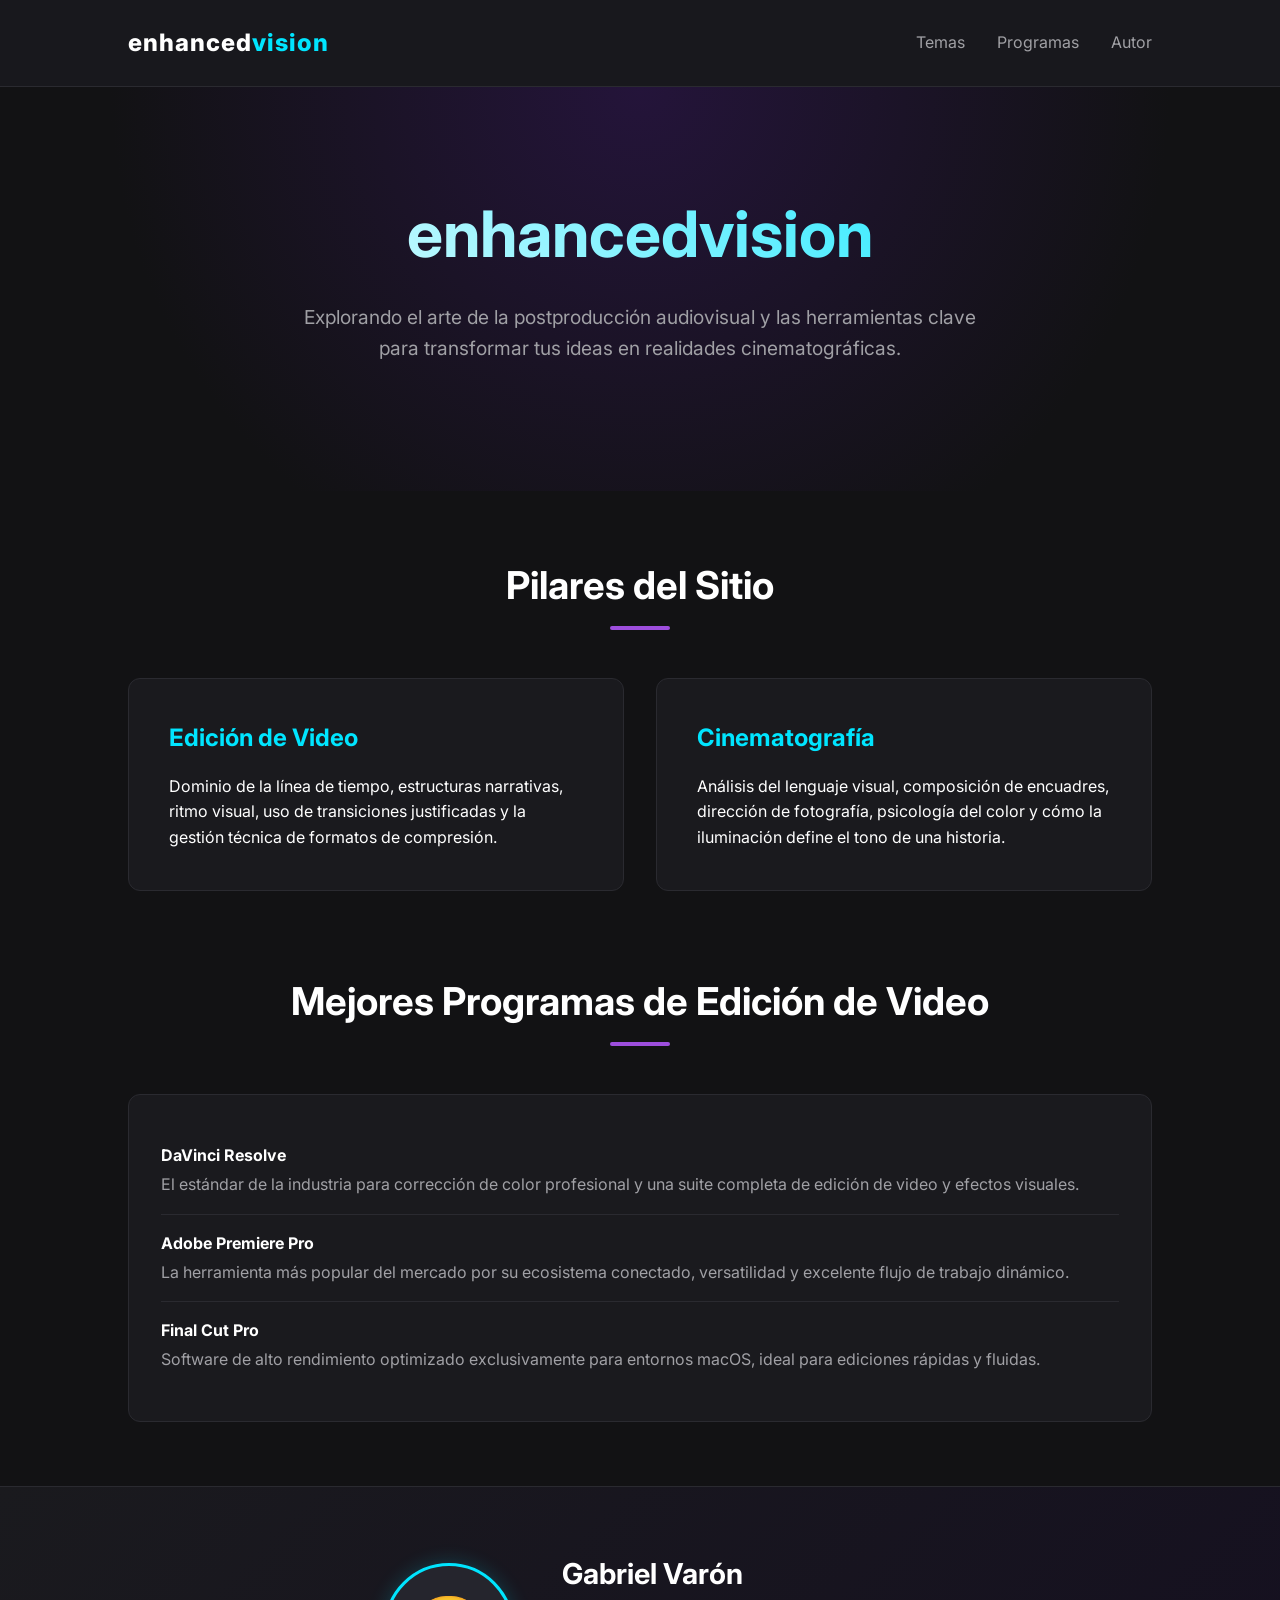
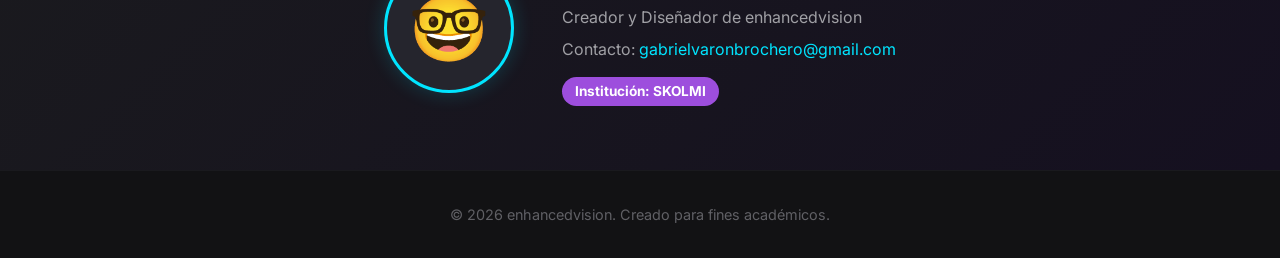
==== index.html @ d73c4cf2 "Rename enhancedvision.html to index.html" ====
<!DOCTYPE html>
<html lang="es">
<head>
    <meta charset="UTF-8" />
    <meta name="viewport" content="width=device-width, initial-scale=1.0" />
    <title>enhancedvision - Edición de Video</title>
    <link rel="preconnect" href="https://fonts.googleapis.com" />
    <link rel="preconnect" href="https://fonts.gstatic.com" crossorigin />
    <link href="https://fonts.googleapis.com/css2?family=Inter:wght@400;500;600;700;800&display=swap" rel="stylesheet" />
    <style>
        :root {
            --bg-dark: #121214;
            --bg-card: #1a1a1e;
            --accent-neon: #00e5ff;
            --accent-purple: #9d4edd;
            --text-main: #ffffff;
            --text-muted: #a0a0a5;
            --line: #2a2a30;
        }

        * {
            margin: 0;
            padding: 0;
            box-sizing: border-box;
            font-family: 'Inter', 'Segoe UI', Tahoma, Geneva, Verdana, sans-serif;
        }

        html {
            scroll-behavior: smooth;
        }

        body {
            background-color: var(--bg-dark);
            color: var(--text-main);
            line-height: 1.6;
        }

        header {
            background-color: rgba(26, 26, 30, 0.95);
            padding: 1.5rem 10%;
            display: flex;
            justify-content: space-between;
            align-items: center;
            border-bottom: 1px solid var(--line);
            position: sticky;
            top: 0;
            z-index: 100;
            backdrop-filter: blur(8px);
        }

        .logo {
            font-size: 1.5rem;
            font-weight: 800;
            letter-spacing: 1px;
            color: var(--text-main);
        }

        .logo span {
            color: var(--accent-neon);
        }

        nav {
            display: flex;
            gap: 2rem;
        }

        nav a {
            color: var(--text-muted);
            text-decoration: none;
            transition: color 0.3s ease;
        }

        nav a:hover {
            color: var(--accent-neon);
        }

        .hero {
            padding: 6rem 10%;
            text-align: center;
            background: radial-gradient(circle at top, #24143a 0%, var(--bg-dark) 70%);
        }

        .hero h1 {
            font-size: clamp(2.5rem, 5vw, 4rem);
            margin-bottom: 1rem;
            background: linear-gradient(45deg, var(--text-main), var(--accent-neon));
            -webkit-background-clip: text;
            background-clip: text;
            -webkit-text-fill-color: transparent;
        }

        .hero p {
            font-size: 1.2rem;
            color: var(--text-muted);
            max-width: 700px;
            margin: 0 auto 2rem auto;
        }

        .container {
            padding: 4rem 10%;
        }

        .section-title {
            text-align: center;
            font-size: clamp(1.8rem, 3vw, 2.5rem);
            margin-bottom: 3rem;
            position: relative;
        }

        .section-title::after {
            content: '';
            display: block;
            width: 60px;
            height: 4px;
            background-color: var(--accent-purple);
            margin: 0.6rem auto 0 auto;
            border-radius: 2px;
        }

        .temas-grid {
            display: grid;
            grid-template-columns: repeat(auto-fit, minmax(280px, 1fr));
            gap: 2rem;
            margin-bottom: 5rem;
        }

        .tema-card {
            background-color: var(--bg-card);
            padding: 2.5rem;
            border-radius: 12px;
            border: 1px solid var(--line);
            transition: transform 0.3s ease, border-color 0.3s ease;
        }

        .tema-card:hover {
            transform: translateY(-5px);
            border-color: var(--accent-purple);
        }

        .tema-card h3 {
            font-size: 1.5rem;
            margin-bottom: 1rem;
            color: var(--accent-neon);
        }

        .software-list {
            background-color: var(--bg-card);
            border-radius: 12px;
            padding: 2rem;
            border: 1px solid var(--line);
        }

        .software-item {
            padding: 1rem 0;
            border-bottom: 1px solid var(--line);
        }

        .software-item:last-child {
            border-bottom: none;
        }

        .software-item h4 {
            color: var(--text-main);
            margin-bottom: 0.2rem;
        }

        .software-item p {
            color: var(--text-muted);
        }

        .autor-section {
            background: linear-gradient(135deg, #1a1a1e 0%, #151020 100%);
            padding: 4rem 10%;
            border-top: 1px solid var(--line);
        }

        .autor-container {
            display: flex;
            align-items: center;
            justify-content: center;
            gap: 3rem;
            max-width: 800px;
            margin: 0 auto;
            flex-wrap: wrap;
        }

        .autor-avatar {
            width: 130px;
            height: 130px;
            background-color: #25252d;
            border: 3px solid var(--accent-neon);
            border-radius: 50%;
            display: flex;
            align-items: center;
            justify-content: center;
            box-shadow: 0 0 20px rgba(0, 229, 255, 0.2);
            font-size: 4rem;
        }

        .autor-info h2 {
            font-size: 1.8rem;
            margin-bottom: 0.5rem;
        }

        .autor-info p {
            color: var(--text-muted);
            margin-bottom: 0.4rem;
        }

        .autor-info a {
            color: var(--accent-neon);
            text-decoration: none;
        }

        .autor-info a:hover {
            text-decoration: underline;
        }

        .badge {
            display: inline-block;
            background-color: var(--accent-purple);
            color: white;
            padding: 0.25rem 0.8rem;
            border-radius: 20px;
            font-size: 0.85rem;
            font-weight: 700;
            margin-top: 0.5rem;
        }

        footer {
            text-align: center;
            padding: 2rem;
            color: #606065;
            font-size: 0.9rem;
            border-top: 1px solid #1a1a1e;
        }

        @media (max-width: 768px) {
            header {
                flex-direction: column;
                gap: 1rem;
            }

            nav {
                gap: 1rem;
                flex-wrap: wrap;
                justify-content: center;
            }

            .hero {
                padding-top: 4rem;
                padding-bottom: 4rem;
            }

            .autor-container {
                text-align: center;
                flex-direction: column;
                gap: 1.5rem;
            }
        }
    </style>
</head>
<body>
    <header>
        <div class="logo">enhanced<span>vision</span></div>
        <nav>
            <a href="#temas">Temas</a>
            <a href="#programas">Programas</a>
            <a href="#autor">Autor</a>
        </nav>
    </header>

    <section class="hero">
        <h1>enhancedvision</h1>
        <p>Explorando el arte de la postproducción audiovisual y las herramientas clave para transformar tus ideas en realidades cinematográficas.</p>
    </section>

    <main class="container">
        <section id="temas" style="margin-bottom: 5rem;">
            <h2 class="section-title">Pilares del Sitio</h2>
            <div class="temas-grid">
                <div class="tema-card">
                    <h3>Edición de Video</h3>
                    <p>Dominio de la línea de tiempo, estructuras narrativas, ritmo visual, uso de transiciones justificadas y la gestión técnica de formatos de compresión.</p>
                </div>
                <div class="tema-card">
                    <h3>Cinematografía</h3>
                    <p>Análisis del lenguaje visual, composición de encuadres, dirección de fotografía, psicología del color y cómo la iluminación define el tono de una historia.</p>
                </div>
            </div>
        </section>

        <section id="programas">
            <h2 class="section-title">Mejores Programas de Edición de Video</h2>
            <div class="software-list">
                <div class="software-item">
                    <h4>DaVinci Resolve</h4>
                    <p>El estándar de la industria para corrección de color profesional y una suite completa de edición de video y efectos visuales.</p>
                </div>
                <div class="software-item">
                    <h4>Adobe Premiere Pro</h4>
                    <p>La herramienta más popular del mercado por su ecosistema conectado, versatilidad y excelente flujo de trabajo dinámico.</p>
                </div>
                <div class="software-item">
                    <h4>Final Cut Pro</h4>
                    <p>Software de alto rendimiento optimizado exclusivamente para entornos macOS, ideal para ediciones rápidas y fluidas.</p>
                </div>
            </div>
        </section>
    </main>

    <section id="autor" class="autor-section">
        <div class="autor-container">
            <div class="autor-avatar" aria-label="Avatar del autor">🤓</div>
            <div class="autor-info">
                <h2>Gabriel Varón</h2>
                <p>Creador y Diseñador de enhancedvision</p>
                <p>Contacto: <a href="mailto:gabrielvaronbrochero@gmail.com">gabrielvaronbrochero@gmail.com</a></p>
                <span class="badge">Institución: SKOLMI</span>
            </div>
        </div>
    </section>

    <footer>
        <p>&copy; 2026 enhancedvision. Creado para fines académicos.</p>
    </footer>
</body>
</html>
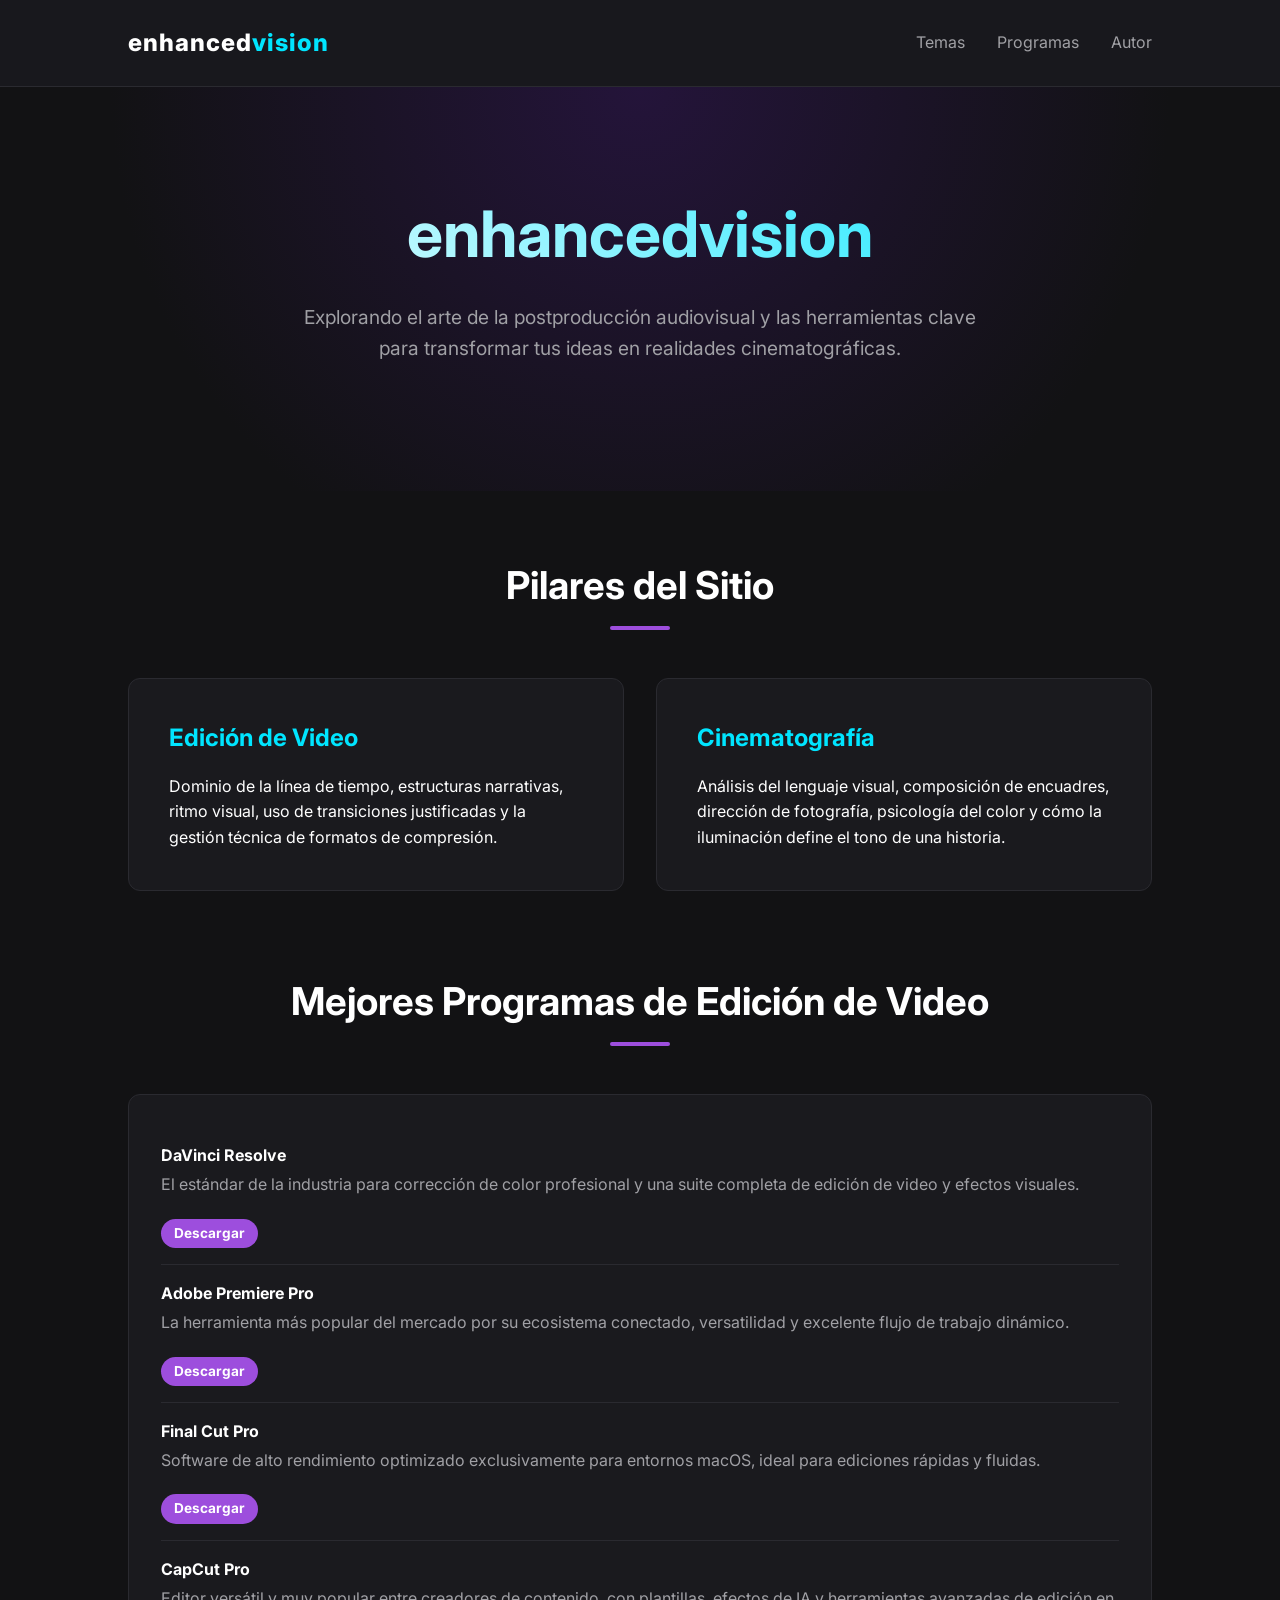
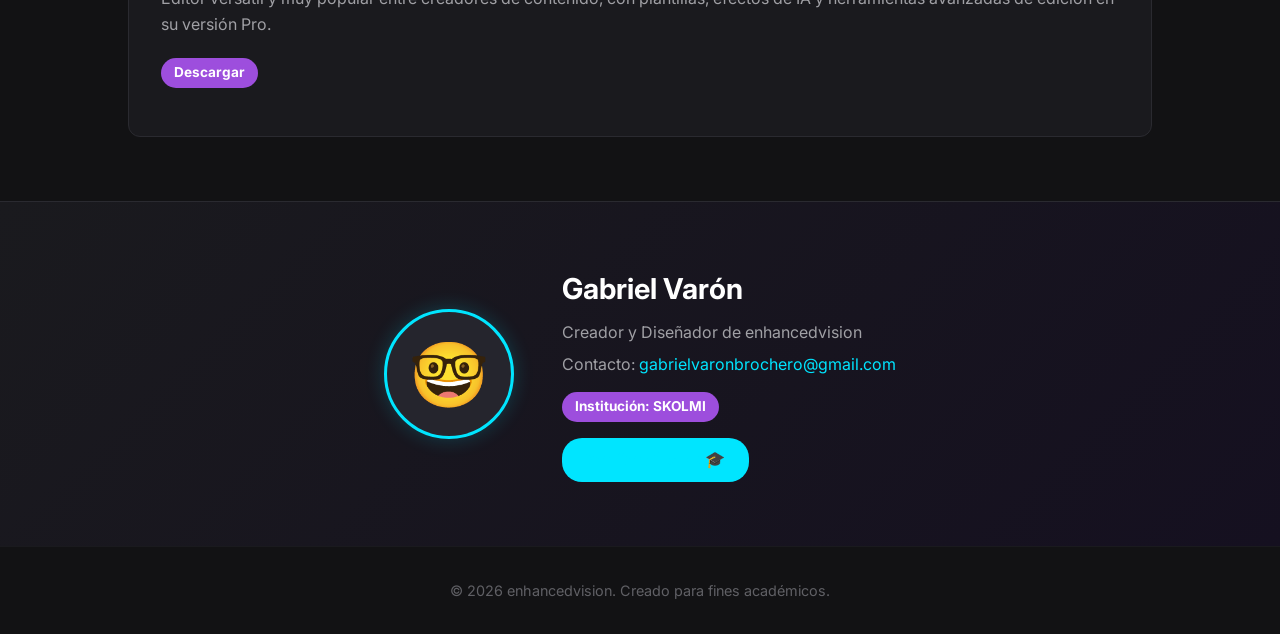
==== commit 8d69de19: "Add initial HTML structure for enhancedvision site" ====
--- a/index.html
+++ b/index.html
@@ -1,328 +1,364 @@
-<!DOCTYPE html>
-<html lang="es">
-<head>
-    <meta charset="UTF-8" />
-    <meta name="viewport" content="width=device-width, initial-scale=1.0" />
-    <title>enhancedvision - Edición de Video</title>
-    <link rel="preconnect" href="https://fonts.googleapis.com" />
-    <link rel="preconnect" href="https://fonts.gstatic.com" crossorigin />
-    <link href="https://fonts.googleapis.com/css2?family=Inter:wght@400;500;600;700;800&display=swap" rel="stylesheet" />
-    <style>
-        :root {
-            --bg-dark: #121214;
-            --bg-card: #1a1a1e;
-            --accent-neon: #00e5ff;
-            --accent-purple: #9d4edd;
-            --text-main: #ffffff;
-            --text-muted: #a0a0a5;
-            --line: #2a2a30;
-        }
-
-        * {
-            margin: 0;
-            padding: 0;
-            box-sizing: border-box;
-            font-family: 'Inter', 'Segoe UI', Tahoma, Geneva, Verdana, sans-serif;
-        }
-
-        html {
-            scroll-behavior: smooth;
-        }
-
-        body {
-            background-color: var(--bg-dark);
-            color: var(--text-main);
-            line-height: 1.6;
-        }
-
-        header {
-            background-color: rgba(26, 26, 30, 0.95);
-            padding: 1.5rem 10%;
-            display: flex;
-            justify-content: space-between;
-            align-items: center;
-            border-bottom: 1px solid var(--line);
-            position: sticky;
-            top: 0;
-            z-index: 100;
-            backdrop-filter: blur(8px);
-        }
-
-        .logo {
-            font-size: 1.5rem;
-            font-weight: 800;
-            letter-spacing: 1px;
-            color: var(--text-main);
-        }
-
-        .logo span {
-            color: var(--accent-neon);
-        }
-
-        nav {
-            display: flex;
-            gap: 2rem;
-        }
-
-        nav a {
-            color: var(--text-muted);
-            text-decoration: none;
-            transition: color 0.3s ease;
-        }
-
-        nav a:hover {
-            color: var(--accent-neon);
-        }
-
-        .hero {
-            padding: 6rem 10%;
-            text-align: center;
-            background: radial-gradient(circle at top, #24143a 0%, var(--bg-dark) 70%);
-        }
-
-        .hero h1 {
-            font-size: clamp(2.5rem, 5vw, 4rem);
-            margin-bottom: 1rem;
-            background: linear-gradient(45deg, var(--text-main), var(--accent-neon));
-            -webkit-background-clip: text;
-            background-clip: text;
-            -webkit-text-fill-color: transparent;
-        }
-
-        .hero p {
-            font-size: 1.2rem;
-            color: var(--text-muted);
-            max-width: 700px;
-            margin: 0 auto 2rem auto;
-        }
-
-        .container {
-            padding: 4rem 10%;
-        }
-
-        .section-title {
-            text-align: center;
-            font-size: clamp(1.8rem, 3vw, 2.5rem);
-            margin-bottom: 3rem;
-            position: relative;
-        }
-
-        .section-title::after {
-            content: '';
-            display: block;
-            width: 60px;
-            height: 4px;
-            background-color: var(--accent-purple);
-            margin: 0.6rem auto 0 auto;
-            border-radius: 2px;
-        }
-
-        .temas-grid {
-            display: grid;
-            grid-template-columns: repeat(auto-fit, minmax(280px, 1fr));
-            gap: 2rem;
-            margin-bottom: 5rem;
-        }
-
-        .tema-card {
-            background-color: var(--bg-card);
-            padding: 2.5rem;
-            border-radius: 12px;
-            border: 1px solid var(--line);
-            transition: transform 0.3s ease, border-color 0.3s ease;
-        }
-
-        .tema-card:hover {
-            transform: translateY(-5px);
-            border-color: var(--accent-purple);
-        }
-
-        .tema-card h3 {
-            font-size: 1.5rem;
-            margin-bottom: 1rem;
-            color: var(--accent-neon);
-        }
-
-        .software-list {
-            background-color: var(--bg-card);
-            border-radius: 12px;
-            padding: 2rem;
-            border: 1px solid var(--line);
-        }
-
-        .software-item {
-            padding: 1rem 0;
-            border-bottom: 1px solid var(--line);
-        }
-
-        .software-item:last-child {
-            border-bottom: none;
-        }
-
-        .software-item h4 {
-            color: var(--text-main);
-            margin-bottom: 0.2rem;
-        }
-
-        .software-item p {
-            color: var(--text-muted);
-        }
-
-        .autor-section {
-            background: linear-gradient(135deg, #1a1a1e 0%, #151020 100%);
-            padding: 4rem 10%;
-            border-top: 1px solid var(--line);
-        }
-
-        .autor-container {
-            display: flex;
-            align-items: center;
-            justify-content: center;
-            gap: 3rem;
-            max-width: 800px;
-            margin: 0 auto;
-            flex-wrap: wrap;
-        }
-
-        .autor-avatar {
-            width: 130px;
-            height: 130px;
-            background-color: #25252d;
-            border: 3px solid var(--accent-neon);
-            border-radius: 50%;
-            display: flex;
-            align-items: center;
-            justify-content: center;
-            box-shadow: 0 0 20px rgba(0, 229, 255, 0.2);
-            font-size: 4rem;
-        }
-
-        .autor-info h2 {
-            font-size: 1.8rem;
-            margin-bottom: 0.5rem;
-        }
-
-        .autor-info p {
-            color: var(--text-muted);
-            margin-bottom: 0.4rem;
-        }
-
-        .autor-info a {
-            color: var(--accent-neon);
-            text-decoration: none;
-        }
-
-        .autor-info a:hover {
-            text-decoration: underline;
-        }
-
-        .badge {
-            display: inline-block;
-            background-color: var(--accent-purple);
-            color: white;
-            padding: 0.25rem 0.8rem;
-            border-radius: 20px;
-            font-size: 0.85rem;
-            font-weight: 700;
-            margin-top: 0.5rem;
-        }
-
-        footer {
-            text-align: center;
-            padding: 2rem;
-            color: #606065;
-            font-size: 0.9rem;
-            border-top: 1px solid #1a1a1e;
-        }
-
-        @media (max-width: 768px) {
-            header {
-                flex-direction: column;
-                gap: 1rem;
-            }
-
-            nav {
-                gap: 1rem;
-                flex-wrap: wrap;
-                justify-content: center;
-            }
-
-            .hero {
-                padding-top: 4rem;
-                padding-bottom: 4rem;
-            }
-
-            .autor-container {
-                text-align: center;
-                flex-direction: column;
-                gap: 1.5rem;
-            }
-        }
-    </style>
-</head>
-<body>
-    <header>
-        <div class="logo">enhanced<span>vision</span></div>
-        <nav>
-            <a href="#temas">Temas</a>
-            <a href="#programas">Programas</a>
-            <a href="#autor">Autor</a>
-        </nav>
-    </header>
-
-    <section class="hero">
-        <h1>enhancedvision</h1>
-        <p>Explorando el arte de la postproducción audiovisual y las herramientas clave para transformar tus ideas en realidades cinematográficas.</p>
-    </section>
-
-    <main class="container">
-        <section id="temas" style="margin-bottom: 5rem;">
-            <h2 class="section-title">Pilares del Sitio</h2>
-            <div class="temas-grid">
-                <div class="tema-card">
-                    <h3>Edición de Video</h3>
-                    <p>Dominio de la línea de tiempo, estructuras narrativas, ritmo visual, uso de transiciones justificadas y la gestión técnica de formatos de compresión.</p>
-                </div>
-                <div class="tema-card">
-                    <h3>Cinematografía</h3>
-                    <p>Análisis del lenguaje visual, composición de encuadres, dirección de fotografía, psicología del color y cómo la iluminación define el tono de una historia.</p>
-                </div>
-            </div>
-        </section>
-
-        <section id="programas">
-            <h2 class="section-title">Mejores Programas de Edición de Video</h2>
-            <div class="software-list">
-                <div class="software-item">
-                    <h4>DaVinci Resolve</h4>
-                    <p>El estándar de la industria para corrección de color profesional y una suite completa de edición de video y efectos visuales.</p>
-                </div>
-                <div class="software-item">
-                    <h4>Adobe Premiere Pro</h4>
-                    <p>La herramienta más popular del mercado por su ecosistema conectado, versatilidad y excelente flujo de trabajo dinámico.</p>
-                </div>
-                <div class="software-item">
-                    <h4>Final Cut Pro</h4>
-                    <p>Software de alto rendimiento optimizado exclusivamente para entornos macOS, ideal para ediciones rápidas y fluidas.</p>
-                </div>
-            </div>
-        </section>
-    </main>
-
-    <section id="autor" class="autor-section">
-        <div class="autor-container">
-            <div class="autor-avatar" aria-label="Avatar del autor">🤓</div>
-            <div class="autor-info">
-                <h2>Gabriel Varón</h2>
-                <p>Creador y Diseñador de enhancedvision</p>
-                <p>Contacto: <a href="mailto:gabrielvaronbrochero@gmail.com">gabrielvaronbrochero@gmail.com</a></p>
-                <span class="badge">Institución: SKOLMI</span>
-            </div>
-        </div>
-    </section>
-
-    <footer>
-        <p>&copy; 2026 enhancedvision. Creado para fines académicos.</p>
-    </footer>
-</body>
-</html>
+<!DOCTYPE html>
+<html lang="es">
+<head>
+    <meta charset="UTF-8" />
+    <meta name="viewport" content="width=device-width, initial-scale=1.0" />
+    <title>enhancedvision - Edición de Video</title>
+    <link rel="preconnect" href="https://fonts.googleapis.com" />
+    <link rel="preconnect" href="https://fonts.gstatic.com" crossorigin />
+    <link href="https://fonts.googleapis.com/css2?family=Inter:wght@400;500;600;700;800&display=swap" rel="stylesheet" />
+    <style>
+        :root {
+            --bg-dark: #121214;
+            --bg-card: #1a1a1e;
+            --accent-neon: #00e5ff;
+            --accent-purple: #9d4edd;
+            --text-main: #ffffff;
+            --text-muted: #a0a0a5;
+            --line: #2a2a30;
+        }
+
+        * {
+            margin: 0;
+            padding: 0;
+            box-sizing: border-box;
+            font-family: 'Inter', 'Segoe UI', Tahoma, Geneva, Verdana, sans-serif;
+        }
+
+        html {
+            scroll-behavior: smooth;
+        }
+
+        body {
+            background-color: var(--bg-dark);
+            color: var(--text-main);
+            line-height: 1.6;
+        }
+
+        header {
+            background-color: rgba(26, 26, 30, 0.95);
+            padding: 1.5rem 10%;
+            display: flex;
+            justify-content: space-between;
+            align-items: center;
+            border-bottom: 1px solid var(--line);
+            position: sticky;
+            top: 0;
+            z-index: 100;
+            backdrop-filter: blur(8px);
+        }
+
+        .logo {
+            font-size: 1.5rem;
+            font-weight: 800;
+            letter-spacing: 1px;
+            color: var(--text-main);
+        }
+
+        .logo span {
+            color: var(--accent-neon);
+        }
+
+        nav {
+            display: flex;
+            gap: 2rem;
+        }
+
+        nav a {
+            color: var(--text-muted);
+            text-decoration: none;
+            transition: color 0.3s ease;
+        }
+
+        nav a:hover {
+            color: var(--accent-neon);
+        }
+
+        .hero {
+            padding: 6rem 10%;
+            text-align: center;
+            background: radial-gradient(circle at top, #24143a 0%, var(--bg-dark) 70%);
+        }
+
+        .hero h1 {
+            font-size: clamp(2.5rem, 5vw, 4rem);
+            margin-bottom: 1rem;
+            background: linear-gradient(45deg, var(--text-main), var(--accent-neon));
+            -webkit-background-clip: text;
+            background-clip: text;
+            -webkit-text-fill-color: transparent;
+        }
+
+        .hero p {
+            font-size: 1.2rem;
+            color: var(--text-muted);
+            max-width: 700px;
+            margin: 0 auto 2rem auto;
+        }
+
+        .container {
+            padding: 4rem 10%;
+        }
+
+        .section-title {
+            text-align: center;
+            font-size: clamp(1.8rem, 3vw, 2.5rem);
+            margin-bottom: 3rem;
+            position: relative;
+        }
+
+        .section-title::after {
+            content: '';
+            display: block;
+            width: 60px;
+            height: 4px;
+            background-color: var(--accent-purple);
+            margin: 0.6rem auto 0 auto;
+            border-radius: 2px;
+        }
+
+        .temas-grid {
+            display: grid;
+            grid-template-columns: repeat(auto-fit, minmax(280px, 1fr));
+            gap: 2rem;
+            margin-bottom: 5rem;
+        }
+
+        .tema-card {
+            background-color: var(--bg-card);
+            padding: 2.5rem;
+            border-radius: 12px;
+            border: 1px solid var(--line);
+            transition: transform 0.3s ease, border-color 0.3s ease;
+        }
+
+        .tema-card:hover {
+            transform: translateY(-5px);
+            border-color: var(--accent-purple);
+        }
+
+        .tema-card h3 {
+            font-size: 1.5rem;
+            margin-bottom: 1rem;
+            color: var(--accent-neon);
+        }
+
+        .software-list {
+            background-color: var(--bg-card);
+            border-radius: 12px;
+            padding: 2rem;
+            border: 1px solid var(--line);
+        }
+
+        .software-item {
+            padding: 1rem 0;
+            border-bottom: 1px solid var(--line);
+        }
+
+        .software-item:last-child {
+            border-bottom: none;
+        }
+
+        .software-item h4 {
+            color: var(--text-main);
+            margin-bottom: 0.2rem;
+        }
+
+        .software-item p {
+            color: var(--text-muted);
+            margin-bottom: 0.8rem;
+        }
+
+        .software-item .badge {
+            text-decoration: none;
+            border: none;
+            cursor: pointer;
+        }
+
+        .autor-section {
+            background: linear-gradient(135deg, #1a1a1e 0%, #151020 100%);
+            padding: 4rem 10%;
+            border-top: 1px solid var(--line);
+        }
+
+        .autor-container {
+            display: flex;
+            align-items: center;
+            justify-content: center;
+            gap: 3rem;
+            max-width: 800px;
+            margin: 0 auto;
+            flex-wrap: wrap;
+        }
+
+        .autor-avatar {
+            width: 130px;
+            height: 130px;
+            background-color: #25252d;
+            border: 3px solid var(--accent-neon);
+            border-radius: 50%;
+            display: flex;
+            align-items: center;
+            justify-content: center;
+            box-shadow: 0 0 20px rgba(0, 229, 255, 0.2);
+            font-size: 4rem;
+        }
+
+        .autor-info h2 {
+            font-size: 1.8rem;
+            margin-bottom: 0.5rem;
+        }
+
+        .autor-info p {
+            color: var(--text-muted);
+            margin-bottom: 0.4rem;
+        }
+
+        .autor-info a {
+            color: var(--accent-neon);
+            text-decoration: none;
+        }
+
+        .autor-info a:hover {
+            text-decoration: underline;
+        }
+
+        .badge {
+            display: inline-block;
+            background-color: var(--accent-purple);
+            color: white;
+            padding: 0.25rem 0.8rem;
+            border-radius: 20px;
+            font-size: 0.85rem;
+            font-weight: 700;
+            margin-top: 0.5rem;
+        }
+
+        .cert-button {
+            background-color: var(--accent-neon);
+            color: var(--bg-dark);
+            padding: 0.6rem 1.5rem;
+            border-radius: 20px;
+            font-weight: 700;
+            text-decoration: none;
+            display: inline-block;
+            margin-top: 1rem;
+            transition: transform 0.2s ease, box-shadow 0.2s ease;
+        }
+
+        .cert-button:hover {
+            transform: translateY(-2px);
+            box-shadow: 0 4px 15px rgba(0, 229, 255, 0.3);
+            text-decoration: none !important;
+        }
+
+        footer {
+            text-align: center;
+            padding: 2rem;
+            color: #606065;
+            font-size: 0.9rem;
+            border-top: 1px solid #1a1a1e;
+        }
+
+        @media (max-width: 768px) {
+            header {
+                flex-direction: column;
+                gap: 1rem;
+            }
+
+            nav {
+                gap: 1rem;
+                flex-wrap: wrap;
+                justify-content: center;
+            }
+
+            .hero {
+                padding-top: 4rem;
+                padding-bottom: 4rem;
+            }
+
+            .autor-container {
+                text-align: center;
+                flex-direction: column;
+                gap: 1.5rem;
+            }
+        }
+    </style>
+</head>
+<body>
+    <header>
+        <div class="logo">enhanced<span>vision</span></div>
+        <nav>
+            <a href="#temas">Temas</a>
+            <a href="#programas">Programas</a>
+            <a href="#autor">Autor</a>
+        </nav>
+    </header>
+
+    <section class="hero">
+        <h1>enhancedvision</h1>
+        <p>Explorando el arte de la postproducción audiovisual y las herramientas clave para transformar tus ideas en realidades cinematográficas.</p>
+    </section>
+
+    <main class="container">
+        <section id="temas" style="margin-bottom: 5rem;">
+            <h2 class="section-title">Pilares del Sitio</h2>
+            <div class="temas-grid">
+                <div class="tema-card">
+                    <h3>Edición de Video</h3>
+                    <p>Dominio de la línea de tiempo, estructuras narrativas, ritmo visual, uso de transiciones justificadas y la gestión técnica de formatos de compresión.</p>
+                </div>
+                <div class="tema-card">
+                    <h3>Cinematografía</h3>
+                    <p>Análisis del lenguaje visual, composición de encuadres, dirección de fotografía, psicología del color y cómo la iluminación define el tono de una historia.</p>
+                </div>
+            </div>
+        </section>
+
+        <section id="programas">
+            <h2 class="section-title">Mejores Programas de Edición de Video</h2>
+            <div class="software-list">
+                <div class="software-item">
+                    <h4>DaVinci Resolve</h4>
+                    <p>El estándar de la industria para corrección de color profesional y una suite completa de edición de video y efectos visuales.</p>
+                    <a href="https://www.blackmagicdesign.com/products/davinciresolve/" target="_blank" class="badge">Descargar</a>
+                </div>
+                <div class="software-item">
+                    <h4>Adobe Premiere Pro</h4>
+                    <p>La herramienta más popular del mercado por su ecosistema conectado, versatilidad y excelente flujo de trabajo dinámico.</p>
+                    <a href="https://www.adobe.com/products/premiere.html" target="_blank" class="badge">Descargar</a>
+                </div>
+                <div class="software-item">
+                    <h4>Final Cut Pro</h4>
+                    <p>Software de alto rendimiento optimizado exclusivamente para entornos macOS, ideal para ediciones rápidas y fluidas.</p>
+                    <a href="https://www.apple.com/final-cut-pro/" target="_blank" class="badge">Descargar</a>
+                </div>
+                <div class="software-item">
+                    <h4>CapCut Pro</h4>
+                    <p>Editor versátil y muy popular entre creadores de contenido, con plantillas, efectos de IA y herramientas avanzadas de edición en su versión Pro.</p>
+                    <a href="https://www.capcut.com/" target="_blank" class="badge">Descargar</a>
+                </div>
+            </div>
+        </section>
+    </main>
+
+    <section id="autor" class="autor-section">
+        <div class="autor-container">
+            <div class="autor-avatar" aria-label="Avatar del autor">🤓</div>
+            <div class="autor-info">
+                <h2>Gabriel Varón</h2>
+                <p>Creador y Diseñador de enhancedvision</p>
+                <p>Contacto: <a href="mailto:gabrielvaronbrochero@gmail.com">gabrielvaronbrochero@gmail.com</a></p>
+                <span class="badge">Institución: SKOLMI</span>
+                <div>
+                    <a href="certificado.pdf" target="_blank" class="cert-button">Ver Certificado 🎓</a>
+                </div>
+            </div>
+        </div>
+    </section>
+
+    <footer>
+        <p>&copy; 2026 enhancedvision. Creado para fines académicos.</p>
+    </footer>
+</body>
+</html>
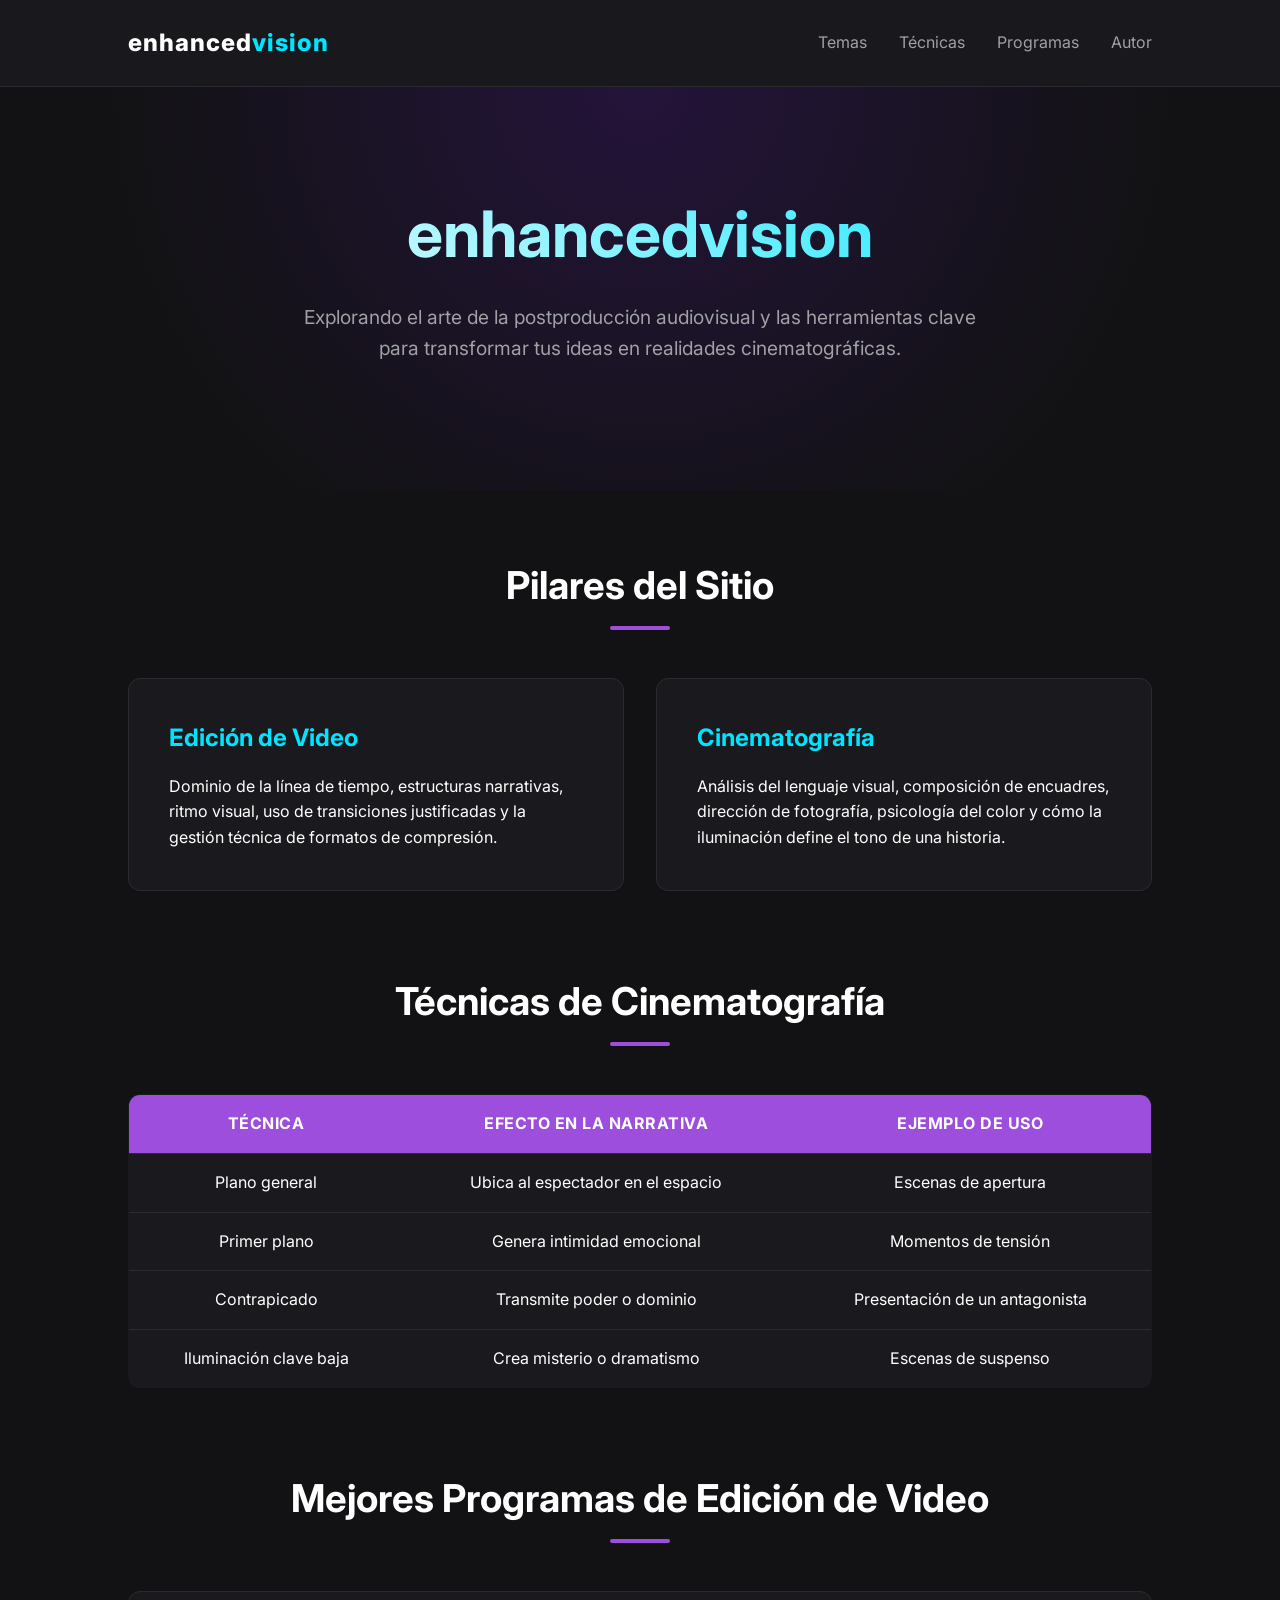
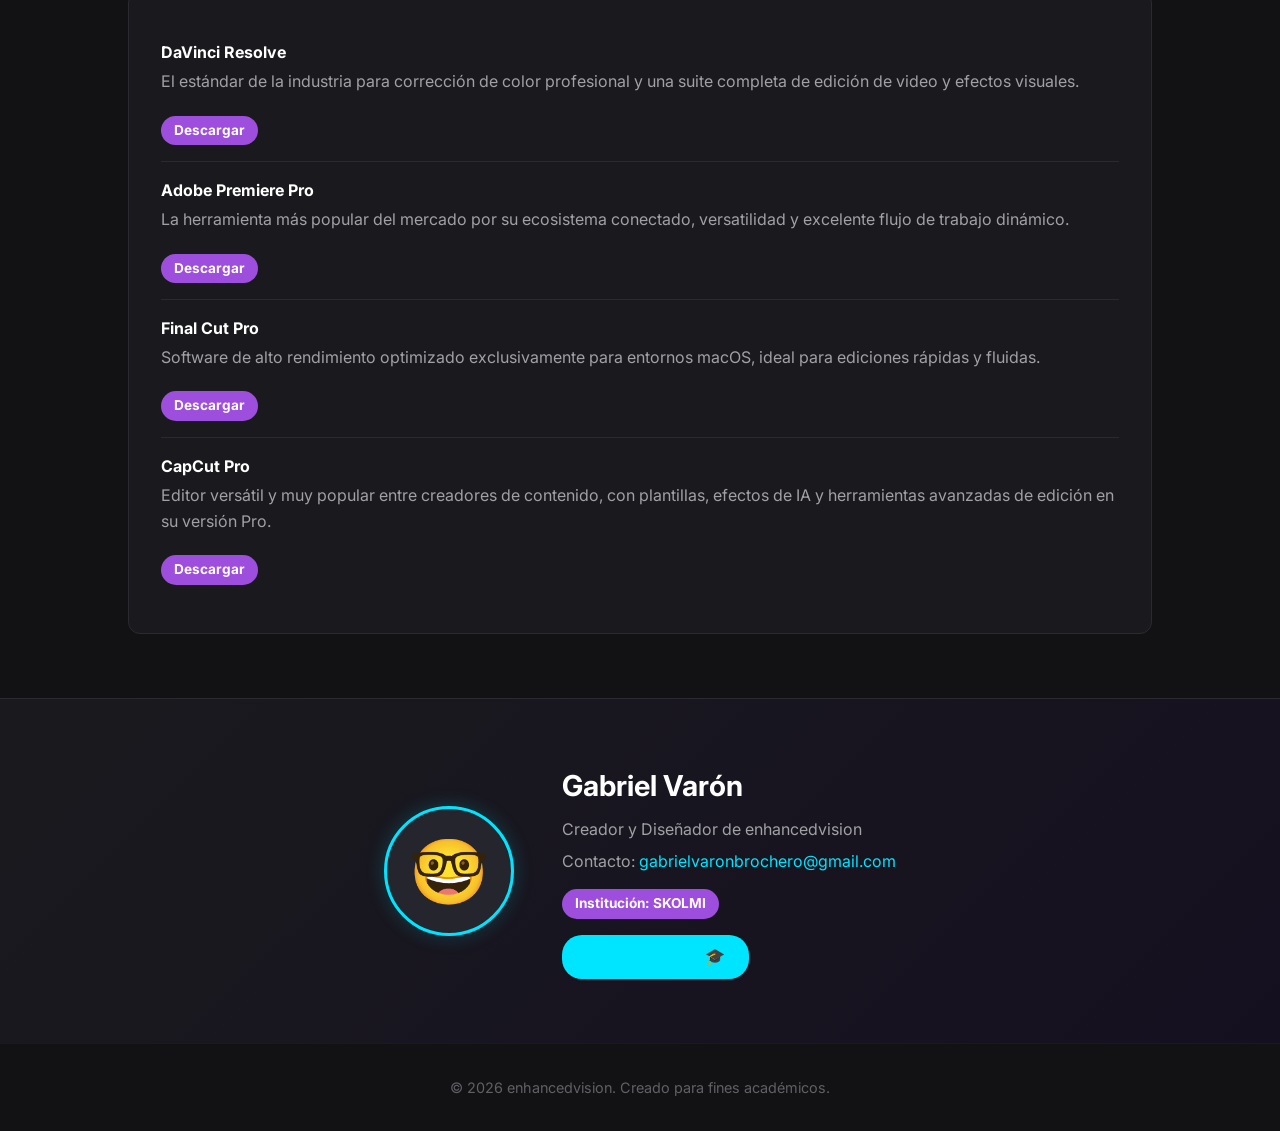
==== commit 09e10f21: "Rename index (1).html to index.html" ====
--- a/index.html
+++ b/index.html
@@ -143,6 +143,42 @@
             color: var(--accent-neon);
         }
 
+        .tabla-container {
+            overflow-x: auto;
+            margin-bottom: 5rem;
+        }
+
+        table {
+            width: 100%;
+            border-collapse: collapse;
+            background-color: var(--bg-card);
+            border-radius: 12px;
+            overflow: hidden;
+            border: 1px solid var(--line);
+        }
+
+        th, td {
+            padding: 1rem 1.5rem;
+            text-align: center;
+            border-bottom: 1px solid var(--line);
+        }
+
+        th {
+            background-color: var(--accent-purple);
+            color: white;
+            font-weight: 700;
+            text-transform: uppercase;
+            letter-spacing: 0.5px;
+        }
+
+        tr:last-child td {
+            border-bottom: none;
+        }
+
+        tr:hover td {
+            background-color: rgba(0, 229, 255, 0.05);
+        }
+
         .software-list {
             background-color: var(--bg-card);
             border-radius: 12px;
@@ -290,6 +326,7 @@
         <div class="logo">enhanced<span>vision</span></div>
         <nav>
             <a href="#temas">Temas</a>
+            <a href="#tabla-tecnicas">Técnicas</a>
             <a href="#programas">Programas</a>
             <a href="#autor">Autor</a>
         </nav>
@@ -312,6 +349,39 @@
                     <h3>Cinematografía</h3>
                     <p>Análisis del lenguaje visual, composición de encuadres, dirección de fotografía, psicología del color y cómo la iluminación define el tono de una historia.</p>
                 </div>
+            </div>
+        </section>
+
+        <section id="tabla-tecnicas" style="margin-bottom: 5rem;">
+            <h2 class="section-title">Técnicas de Cinematografía</h2>
+            <div class="tabla-container">
+                <table>
+                    <tr>
+                        <th>Técnica</th>
+                        <th>Efecto en la narrativa</th>
+                        <th>Ejemplo de uso</th>
+                    </tr>
+                    <tr>
+                        <td>Plano general</td>
+                        <td>Ubica al espectador en el espacio</td>
+                        <td>Escenas de apertura</td>
+                    </tr>
+                    <tr>
+                        <td>Primer plano</td>
+                        <td>Genera intimidad emocional</td>
+                        <td>Momentos de tensión</td>
+                    </tr>
+                    <tr>
+                        <td>Contrapicado</td>
+                        <td>Transmite poder o dominio</td>
+                        <td>Presentación de un antagonista</td>
+                    </tr>
+                    <tr>
+                        <td>Iluminación clave baja</td>
+                        <td>Crea misterio o dramatismo</td>
+                        <td>Escenas de suspenso</td>
+                    </tr>
+                </table>
             </div>
         </section>
 
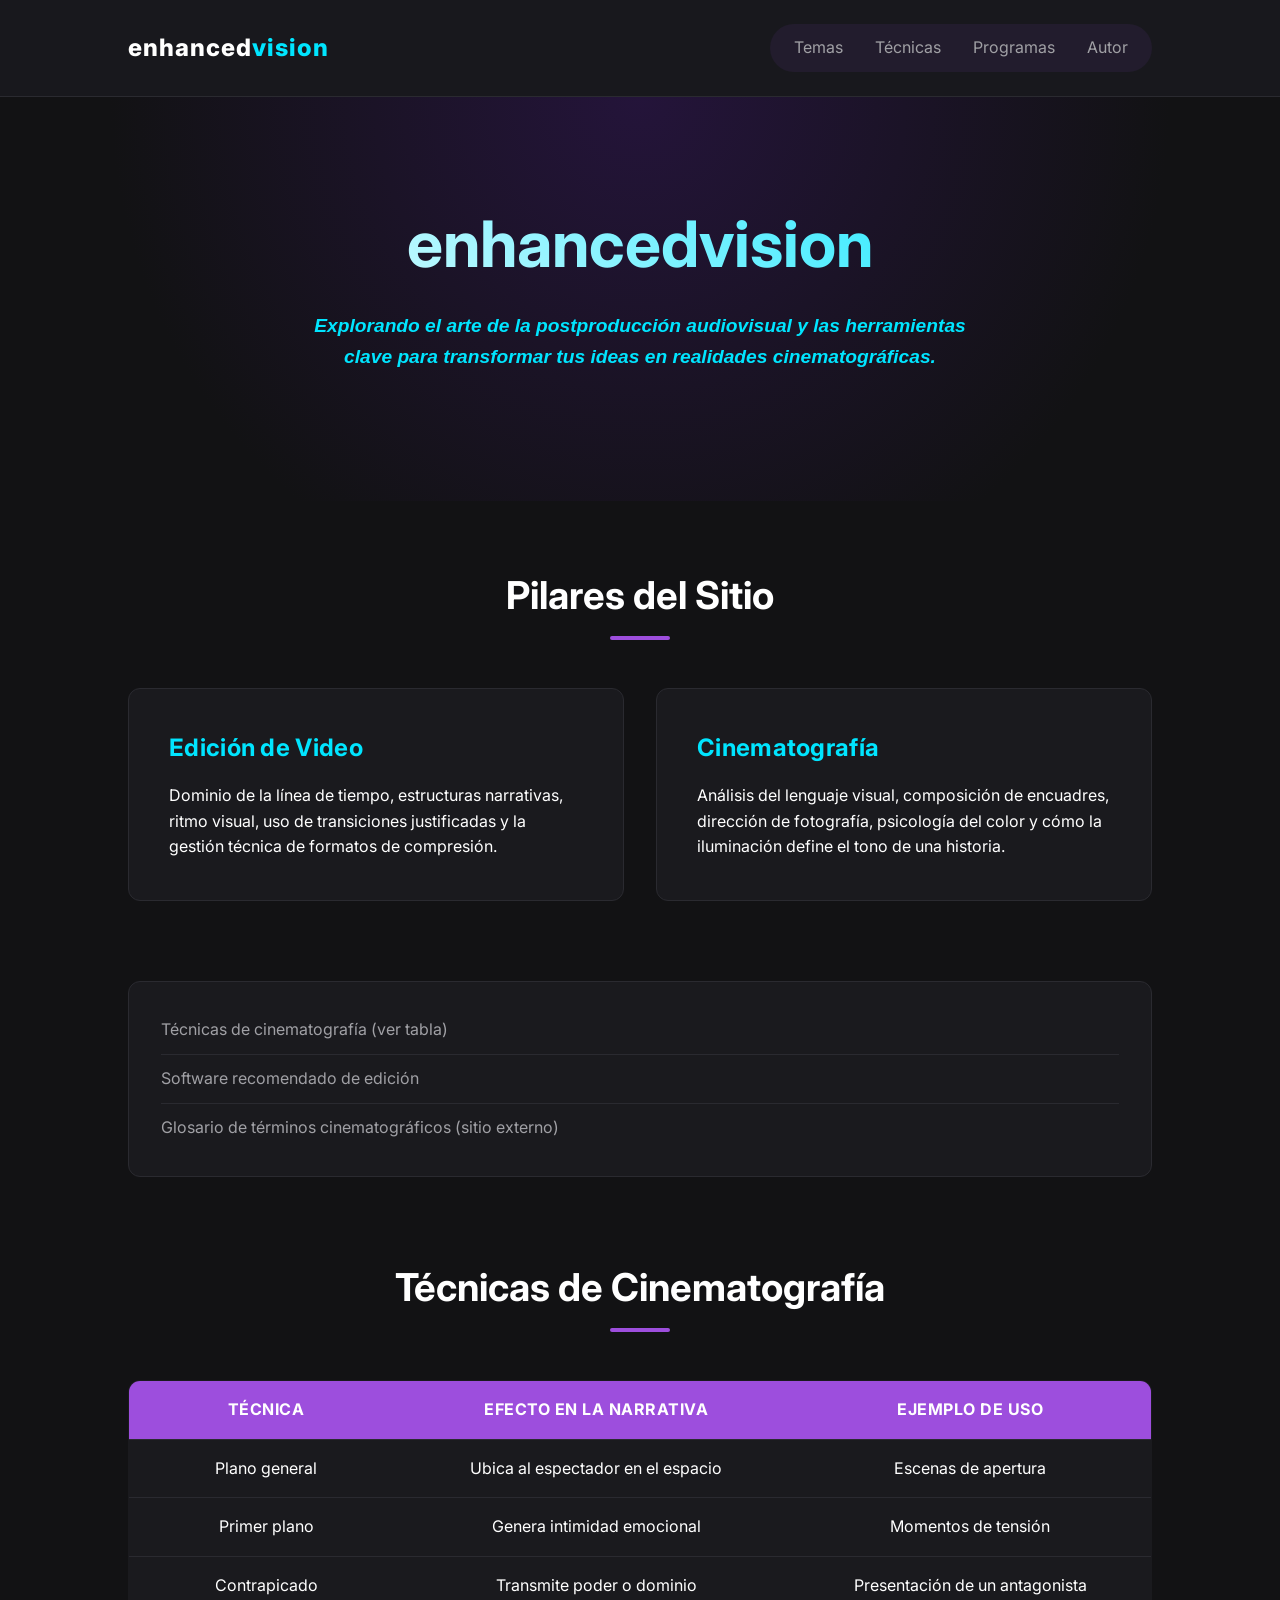
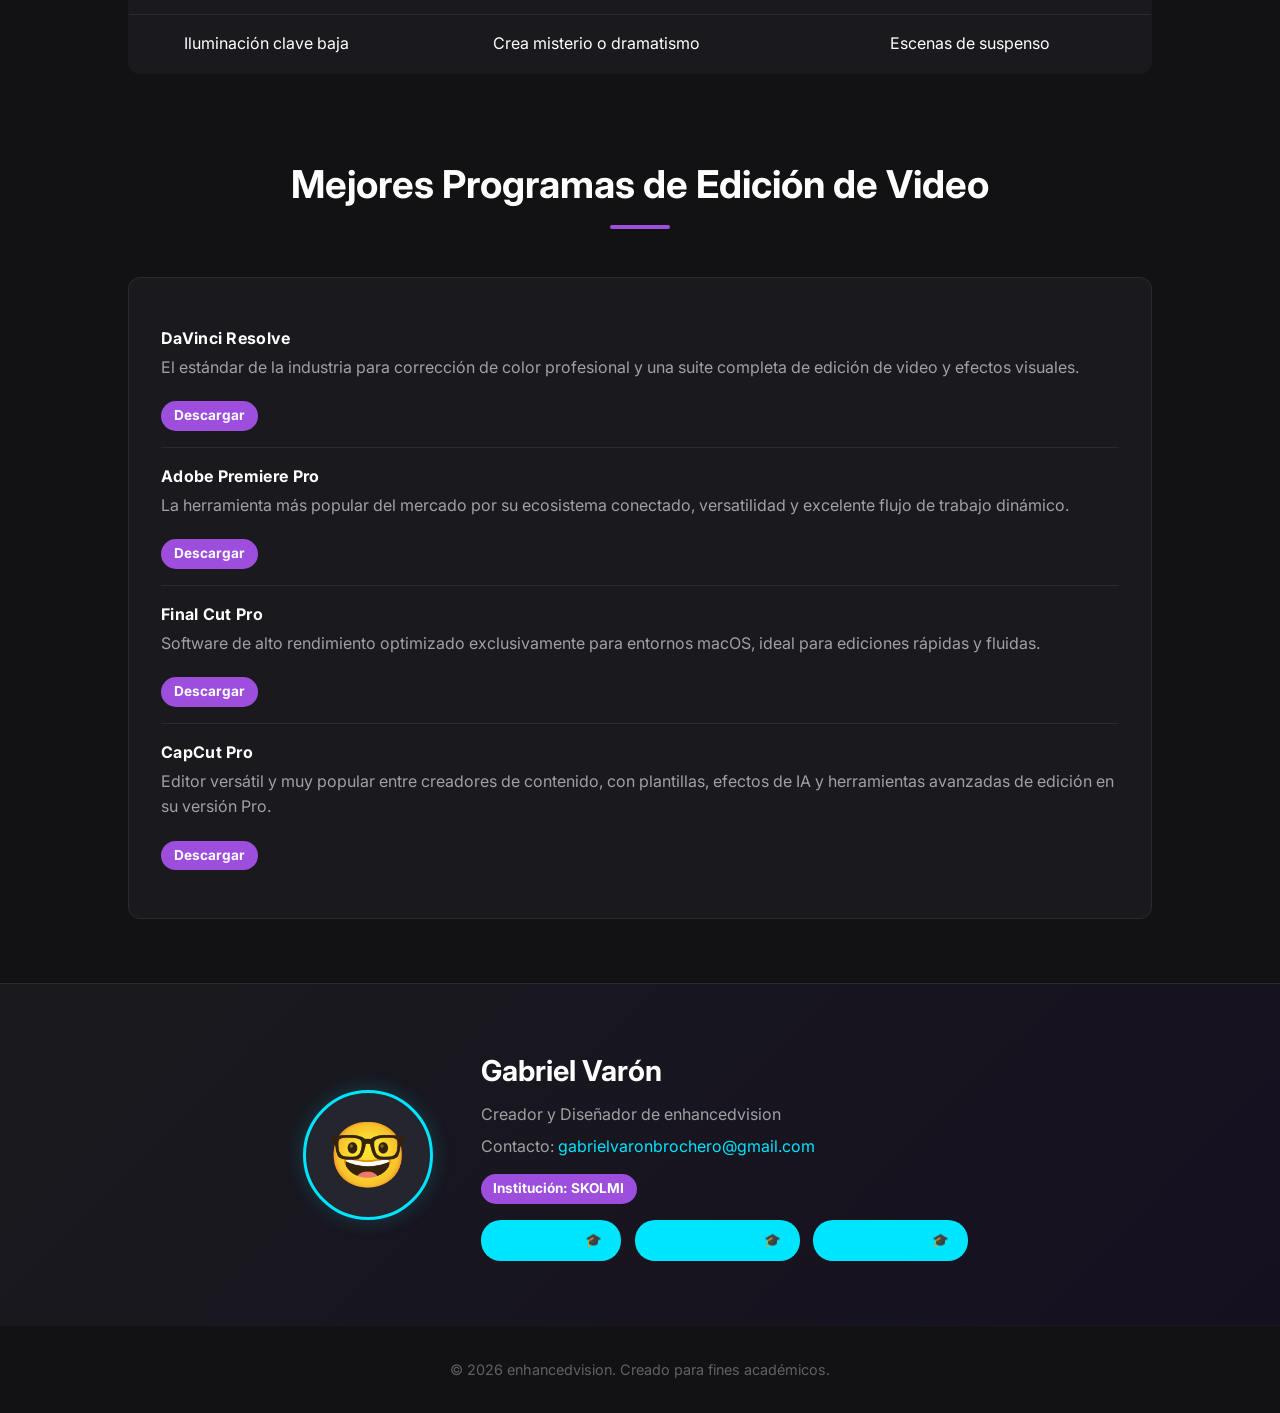
==== commit 5a9aa0ea: "Enhance styles and content in index.html Added new styles for navigation and theme list, updated but" ====
--- a/index.html
+++ b/index.html
@@ -62,6 +62,13 @@
         nav {
             display: flex;
             gap: 2rem;
+            background-color: rgba(157, 78, 221, 0.08);
+            width: auto;
+            height: 48px;
+            align-items: center;
+            padding: 0 1.5rem;
+            border-radius: 24px;
+            float: right;
         }
 
         nav a {
@@ -137,10 +144,50 @@
             border-color: var(--accent-purple);
         }
 
+        .tema-card h3,
+        .software-item h4 {
+            font-weight: 700;
+            letter-spacing: 0.3px;
+        }
+
         .tema-card h3 {
             font-size: 1.5rem;
             margin-bottom: 1rem;
             color: var(--accent-neon);
+        }
+
+        .lista-temas {
+            list-style: none;
+            background-color: var(--bg-card);
+            border: 1px solid var(--line);
+            border-radius: 12px;
+            padding: 1.5rem 2rem;
+            margin-bottom: 5rem;
+        }
+
+        .lista-temas li {
+            padding: 0.7rem 0;
+            border-bottom: 1px solid var(--line);
+        }
+
+        .lista-temas li:last-child {
+            border-bottom: none;
+        }
+
+        .lista-temas li a {
+            color: var(--text-muted);
+            text-decoration: none;
+        }
+
+        .lista-temas li a:hover {
+            color: var(--accent-purple);
+            padding-left: 0.5rem;
+        }
+
+        p#introSitio.resaltado {
+            color: var(--accent-neon);
+            font-style: italic;
+            font-weight: 600;
         }
 
         .tabla-container {
@@ -273,12 +320,14 @@
         .cert-button {
             background-color: var(--accent-neon);
             color: var(--bg-dark);
-            padding: 0.6rem 1.5rem;
+            padding: 0.6rem 1.2rem;
             border-radius: 20px;
             font-weight: 700;
+            font-size: 0.85rem;
             text-decoration: none;
             display: inline-block;
             margin-top: 1rem;
+            margin-right: 0.6rem;
             transition: transform 0.2s ease, box-shadow 0.2s ease;
         }
 
@@ -334,7 +383,7 @@
 
     <section class="hero">
         <h1>enhancedvision</h1>
-        <p>Explorando el arte de la postproducción audiovisual y las herramientas clave para transformar tus ideas en realidades cinematográficas.</p>
+        <p id="introSitio" class="resaltado">Explorando el arte de la postproducción audiovisual y las herramientas clave para transformar tus ideas en realidades cinematográficas.</p>
     </section>
 
     <main class="container">
@@ -351,6 +400,12 @@
                 </div>
             </div>
         </section>
+
+        <ul class="lista-temas">
+            <li><a href="#tabla-tecnicas">Técnicas de cinematografía (ver tabla)</a></li>
+            <li><a href="#programas">Software recomendado de edición</a></li>
+            <li><a href="https://www.premiumbeat.com/blog/glossary-of-film-techniques/" target="_blank">Glosario de términos cinematográficos (sitio externo)</a></li>
+        </ul>
 
         <section id="tabla-tecnicas" style="margin-bottom: 5rem;">
             <h2 class="section-title">Técnicas de Cinematografía</h2>
@@ -421,7 +476,9 @@
                 <p>Contacto: <a href="mailto:gabrielvaronbrochero@gmail.com">gabrielvaronbrochero@gmail.com</a></p>
                 <span class="badge">Institución: SKOLMI</span>
                 <div>
-                    <a href="certificado.pdf" target="_blank" class="cert-button">Ver Certificado 🎓</a>
+                    <a href="certificado.pdf" target="_blank" class="cert-button">Core Editing 🎓</a>
+                    <a href="certificado-advanced-tools.pdf" target="_blank" class="cert-button">Advanced Tools 🎓</a>
+                    <a href="certificado-reels-tiktok.pdf" target="_blank" class="cert-button">Reels & TikTok 🎓</a>
                 </div>
             </div>
         </div>
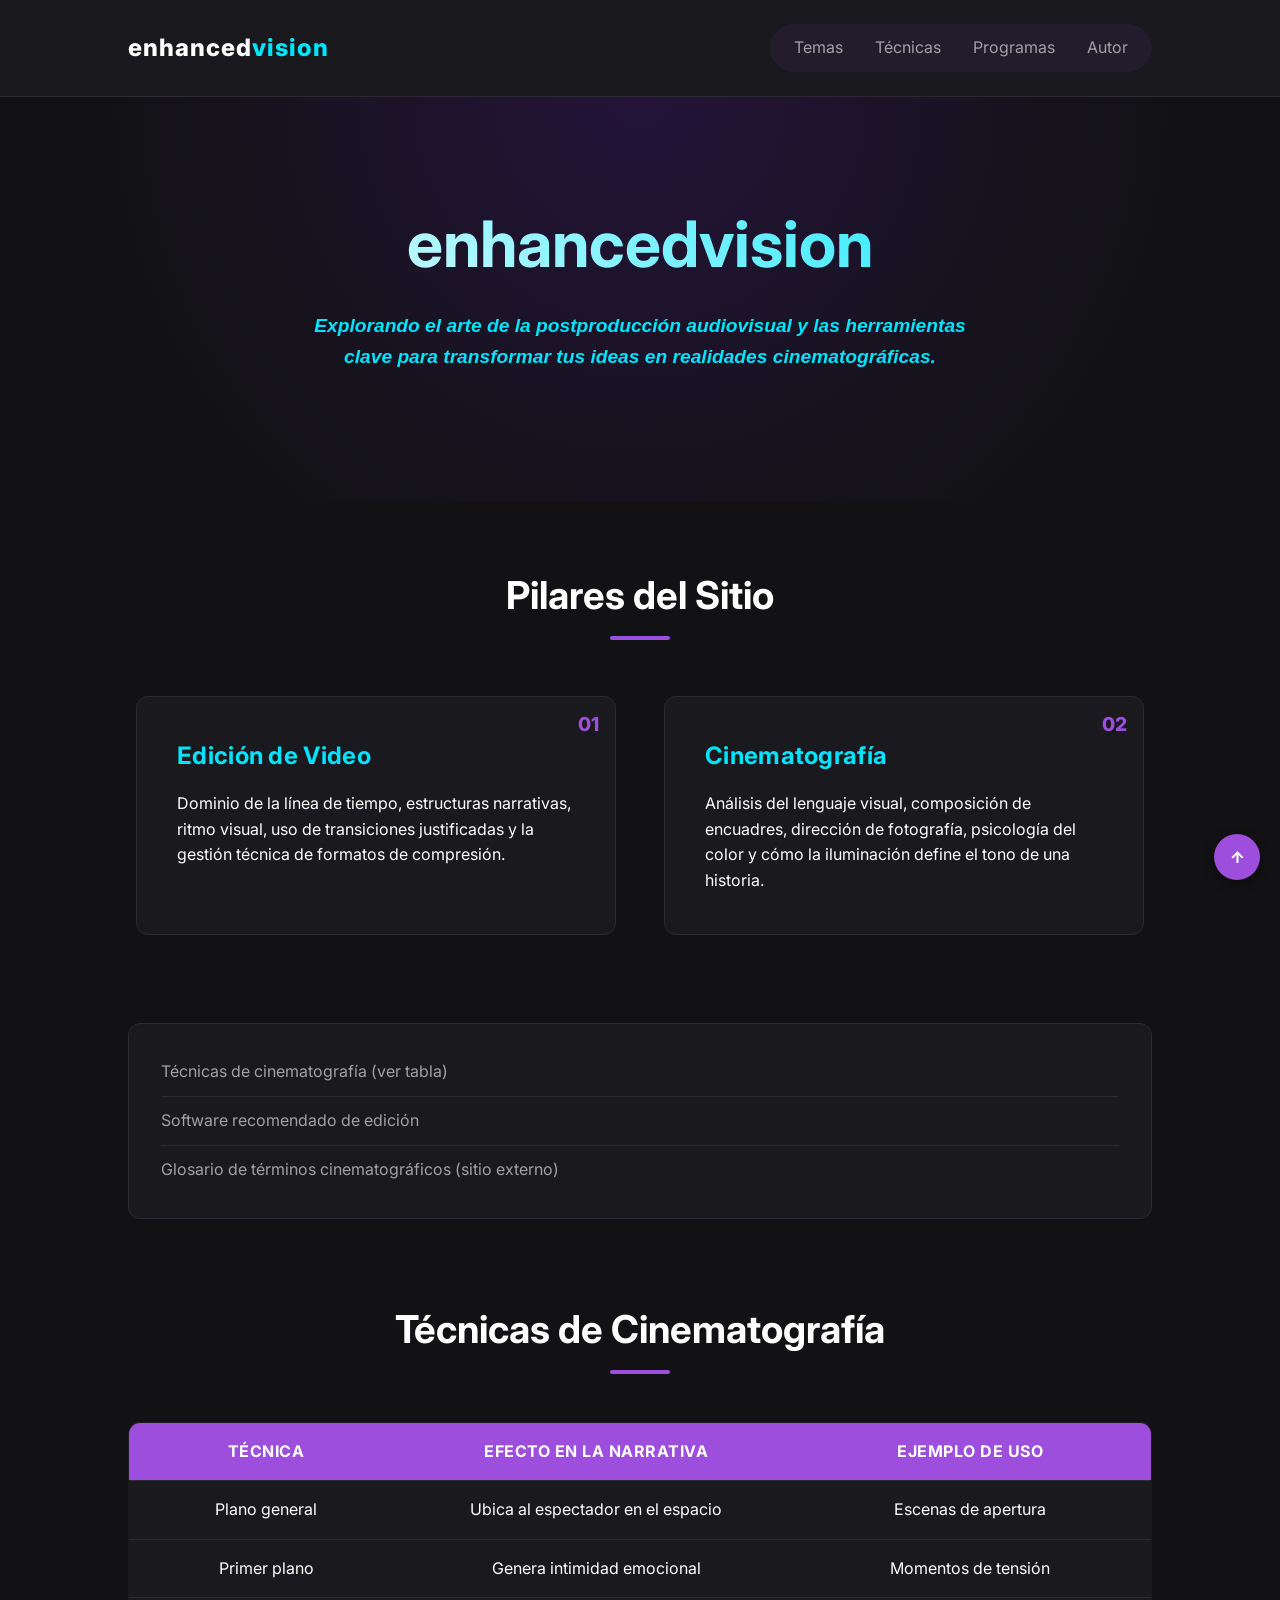
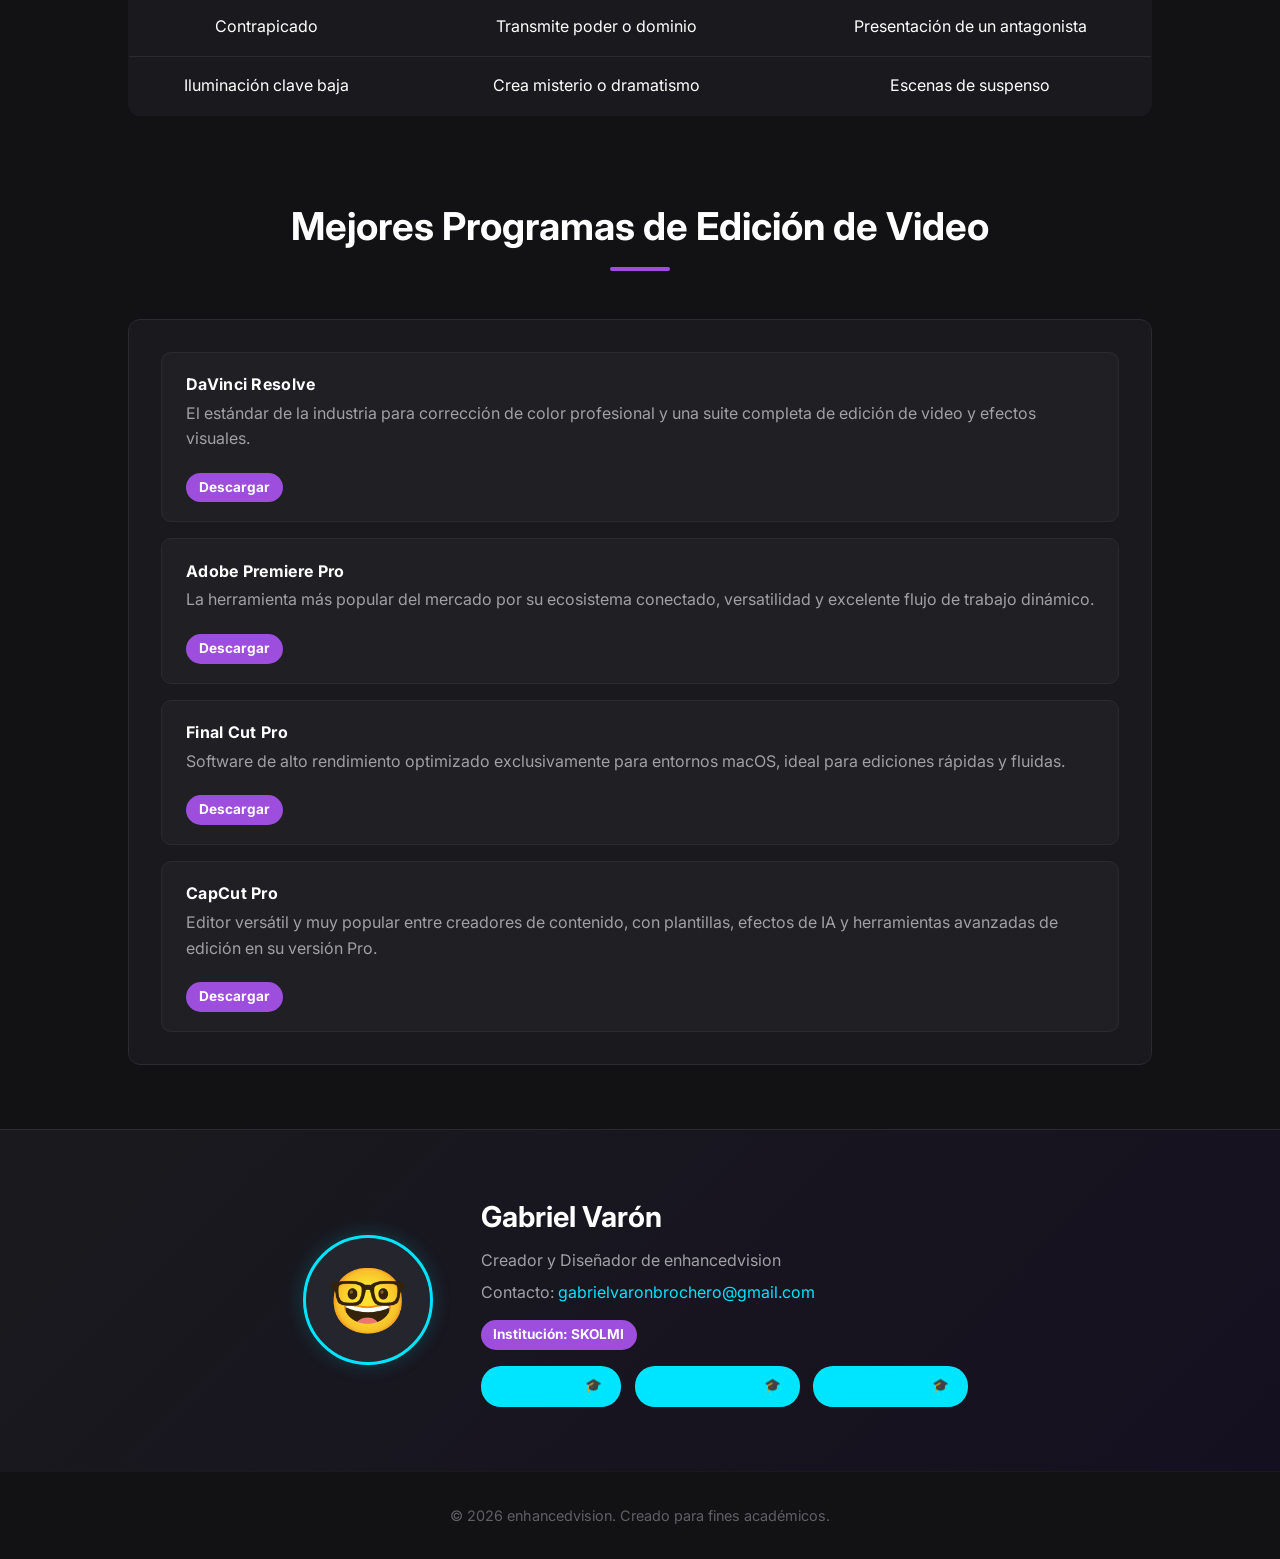
==== commit d60d598b: "Enhance CSS styles for layout and button Added styles for box model and fixed button." ====
--- a/index.html
+++ b/index.html
@@ -18,6 +18,8 @@
             --line: #2a2a30;
         }
 
+        /* MODELO DE CAJA global: margin/padding en 0 y box-sizing: border-box
+           (el ancho incluye padding y borde) */
         * {
             margin: 0;
             padding: 0;
@@ -35,6 +37,7 @@
             line-height: 1.6;
         }
 
+        /* MODELO DE CAJA (padding, border-bottom) + POSICIÓN sticky: el header se queda pegado arriba al hacer scroll */
         header {
             background-color: rgba(26, 26, 30, 0.95);
             padding: 1.5rem 10%;
@@ -131,12 +134,47 @@
             margin-bottom: 5rem;
         }
 
+        /* ===== MODELO DE CAJA + POSICIÓN: tarjetas de "Pilares del Sitio" ===== */
         .tema-card {
+            position: relative;                  /* POSICIÓN relative: referencia para el número absoluto */
             background-color: var(--bg-card);
-            padding: 2.5rem;
+            padding: 2.5rem;                     /* padding */
+            margin: 0.5rem;                      /* margin */
             border-radius: 12px;
-            border: 1px solid var(--line);
+            border: 1px solid var(--line);       /* border */
             transition: transform 0.3s ease, border-color 0.3s ease;
+        }
+
+        .tema-numero {
+            position: absolute;                  /* POSICIÓN absolute: dentro de la esquina de la tarjeta */
+            top: 12px;
+            right: 16px;
+            font-size: 1.2rem;
+            font-weight: 800;
+            color: var(--accent-purple);
+        }
+
+        /* ===== POSICIÓN fixed: botón que siempre queda visible en la pantalla ===== */
+        .btn-subir {
+            position: fixed;
+            bottom: 20px;
+            right: 20px;
+            z-index: 200;
+            width: 46px;
+            height: 46px;
+            line-height: 46px;
+            text-align: center;
+            border-radius: 50%;
+            background-color: var(--accent-purple);
+            color: white;
+            text-decoration: none;
+            font-weight: 800;
+            box-shadow: 0 4px 12px rgba(0, 0, 0, 0.4);
+        }
+
+        .btn-subir:hover {
+            background-color: var(--accent-neon);
+            color: var(--bg-dark);
         }
 
         .tema-card:hover {
@@ -233,13 +271,17 @@
             border: 1px solid var(--line);
         }
 
+        /* ===== MODELO DE CAJA: cada programa es una caja con content, padding, border y margin ===== */
         .software-item {
-            padding: 1rem 0;
-            border-bottom: 1px solid var(--line);
+            padding: 1.2rem 1.5rem;              /* padding: espacio interno */
+            margin-bottom: 1rem;                 /* margin: espacio externo */
+            border: 1px solid var(--line);       /* border: borde de la caja */
+            border-radius: 10px;
+            background-color: #1f1f24;
         }
 
         .software-item:last-child {
-            border-bottom: none;
+            margin-bottom: 0;
         }
 
         .software-item h4 {
@@ -391,10 +433,12 @@
             <h2 class="section-title">Pilares del Sitio</h2>
             <div class="temas-grid">
                 <div class="tema-card">
+                    <span class="tema-numero">01</span>
                     <h3>Edición de Video</h3>
                     <p>Dominio de la línea de tiempo, estructuras narrativas, ritmo visual, uso de transiciones justificadas y la gestión técnica de formatos de compresión.</p>
                 </div>
                 <div class="tema-card">
+                    <span class="tema-numero">02</span>
                     <h3>Cinematografía</h3>
                     <p>Análisis del lenguaje visual, composición de encuadres, dirección de fotografía, psicología del color y cómo la iluminación define el tono de una historia.</p>
                 </div>
@@ -487,5 +531,7 @@
     <footer>
         <p>&copy; 2026 enhancedvision. Creado para fines académicos.</p>
     </footer>
+
+    <a href="#" class="btn-subir" aria-label="Volver arriba">↑</a>
 </body>
 </html>
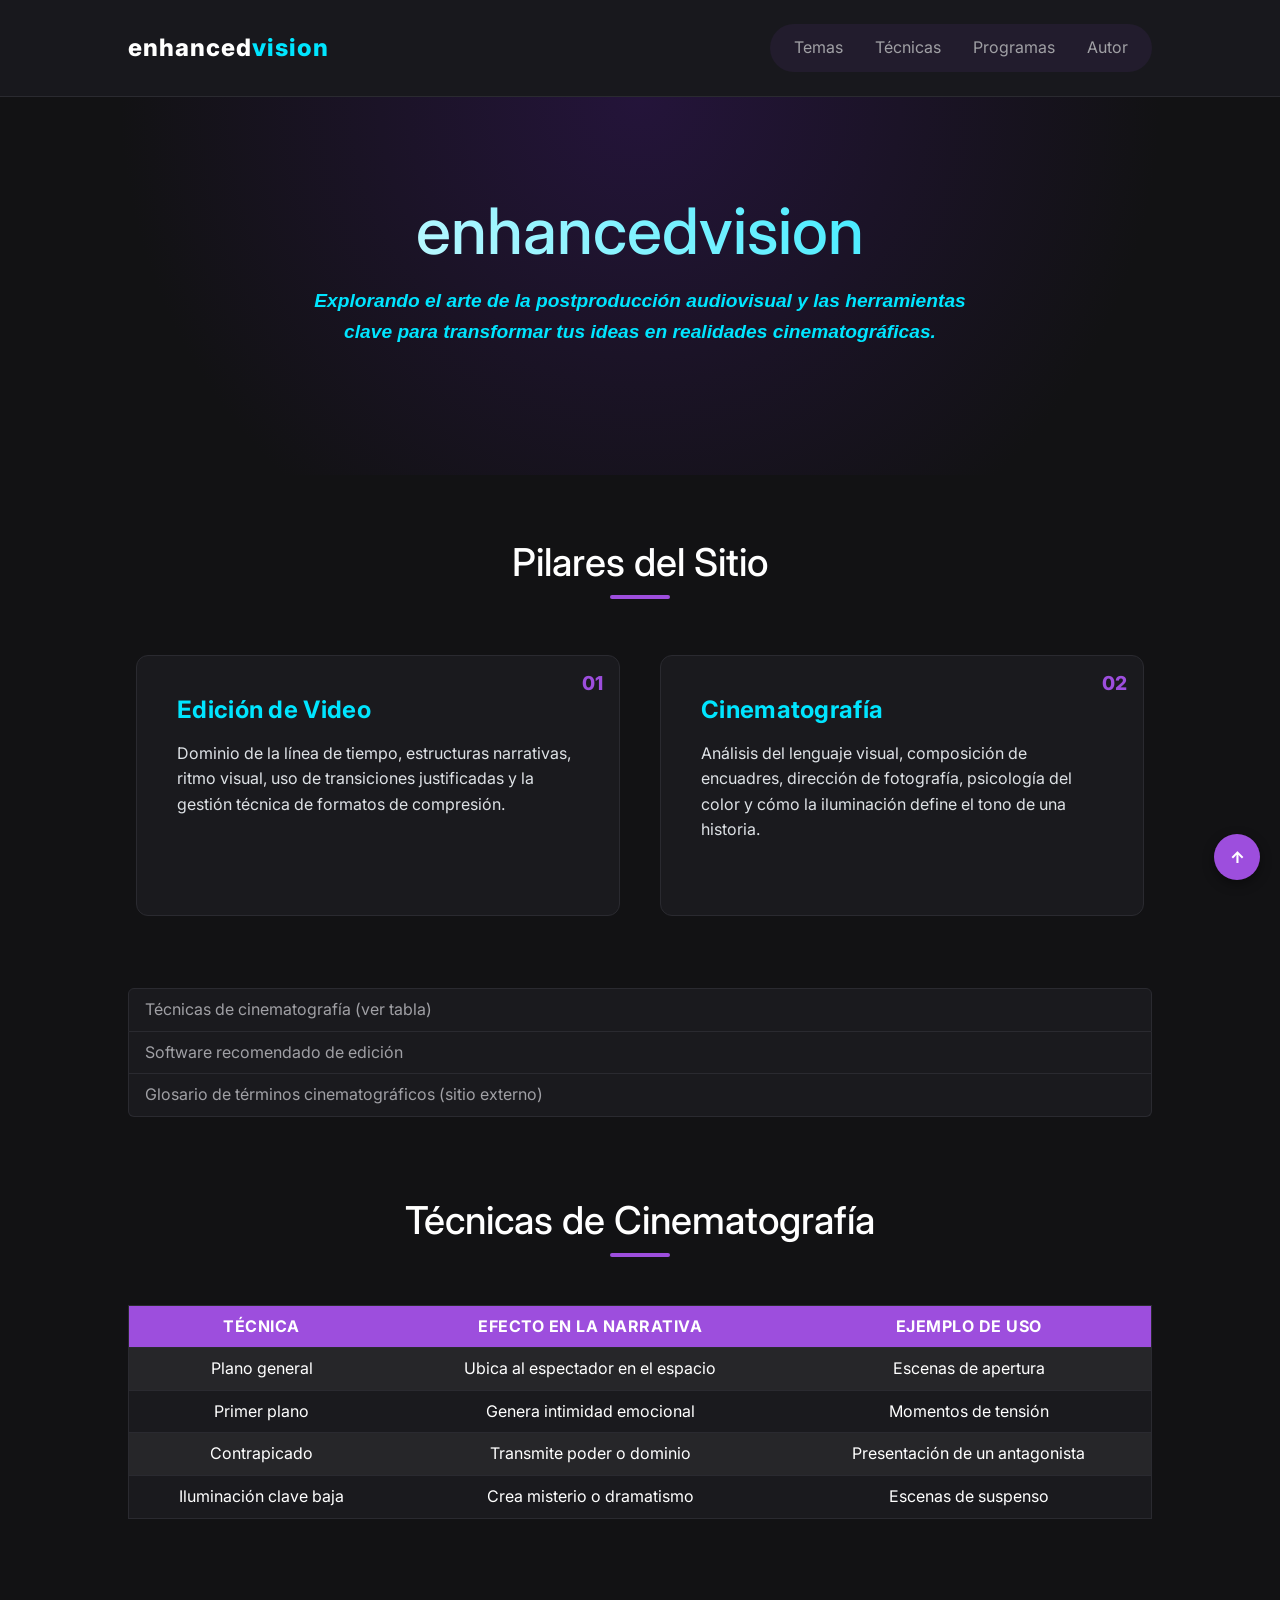
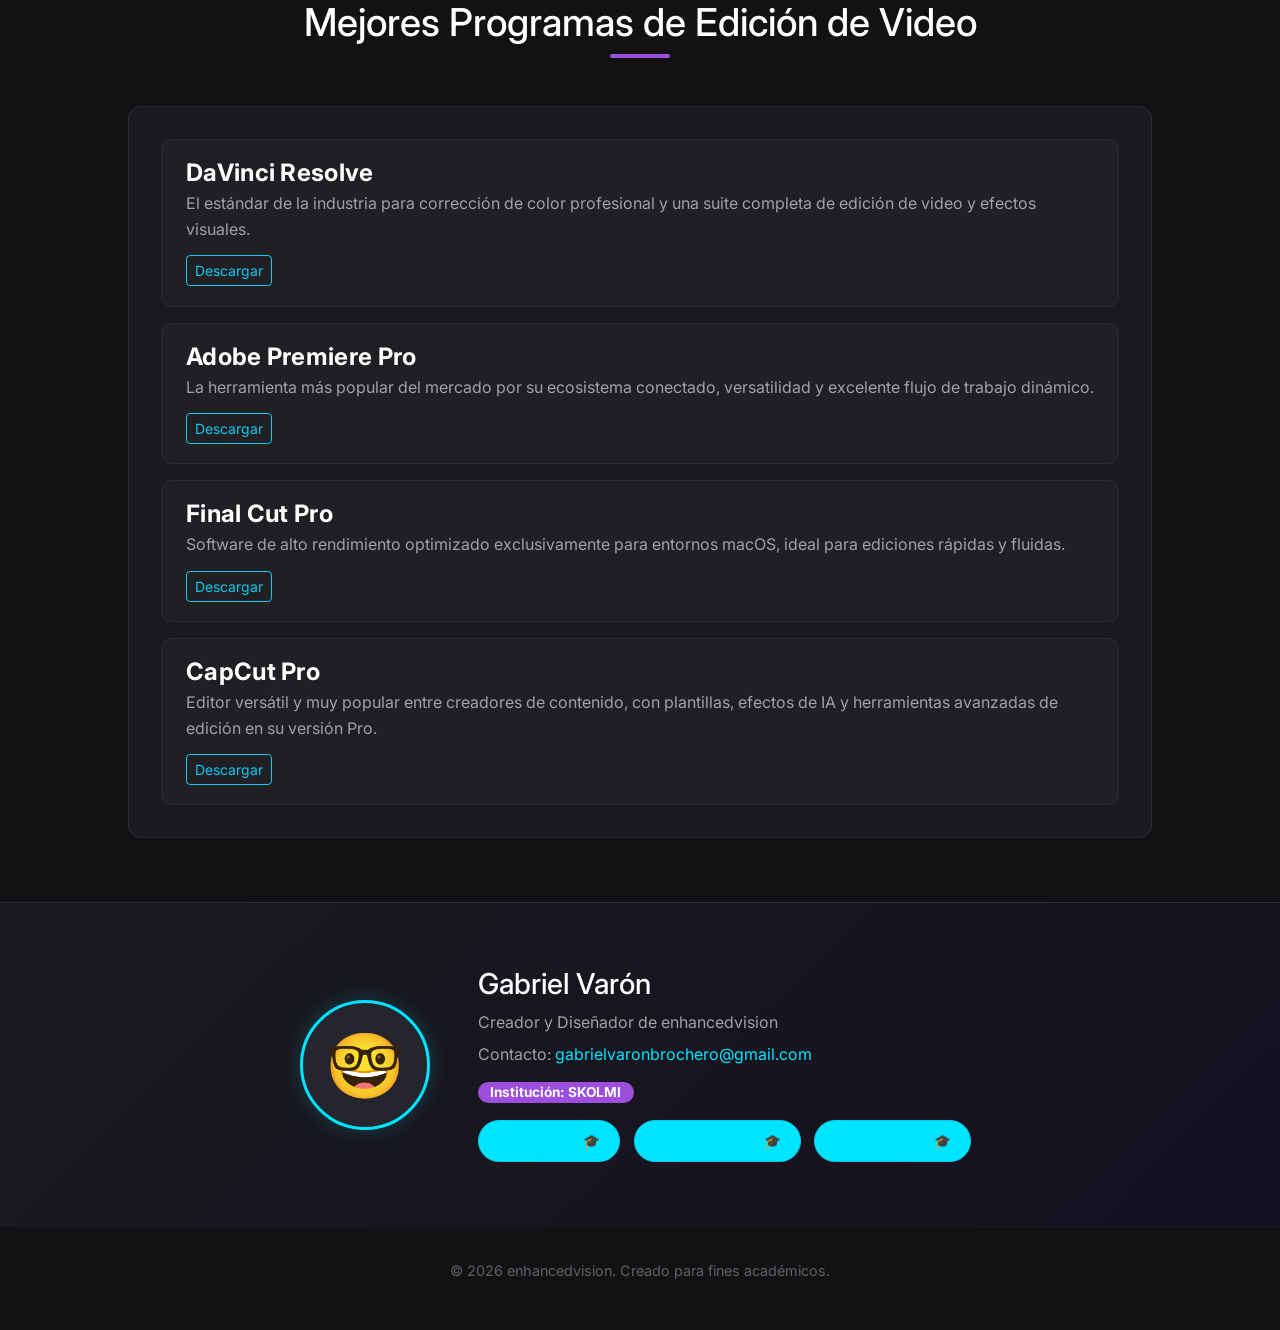
==== commit 0491114a: "Update HTML structure and Bootstrap integration" ====
--- a/index.html
+++ b/index.html
@@ -1,5 +1,5 @@
 <!DOCTYPE html>
-<html lang="es">
+<html lang="es" data-bs-theme="dark">
 <head>
     <meta charset="UTF-8" />
     <meta name="viewport" content="width=device-width, initial-scale=1.0" />
@@ -7,6 +7,8 @@
     <link rel="preconnect" href="https://fonts.googleapis.com" />
     <link rel="preconnect" href="https://fonts.gstatic.com" crossorigin />
     <link href="https://fonts.googleapis.com/css2?family=Inter:wght@400;500;600;700;800&display=swap" rel="stylesheet" />
+    <!-- FRAMEWORK: Bootstrap 5.3.3 (CDN), usado mediante COMPONENTES: grid (row/col), cards, tabla, list-group, botones y badge -->
+    <link href="https://cdn.jsdelivr.net/npm/bootstrap@5.3.3/dist/css/bootstrap.min.css" rel="stylesheet" />
     <style>
         :root {
             --bg-dark: #121214;
@@ -106,7 +108,7 @@
             margin: 0 auto 2rem auto;
         }
 
-        .container {
+        .contenido-principal {
             padding: 4rem 10%;
         }
 
@@ -195,21 +197,9 @@
         }
 
         .lista-temas {
-            list-style: none;
-            background-color: var(--bg-card);
-            border: 1px solid var(--line);
-            border-radius: 12px;
-            padding: 1.5rem 2rem;
+            --bs-list-group-bg: var(--bg-card);
+            --bs-list-group-border-color: var(--line);
             margin-bottom: 5rem;
-        }
-
-        .lista-temas li {
-            padding: 0.7rem 0;
-            border-bottom: 1px solid var(--line);
-        }
-
-        .lista-temas li:last-child {
-            border-bottom: none;
         }
 
         .lista-temas li a {
@@ -233,35 +223,16 @@
             margin-bottom: 5rem;
         }
 
-        table {
-            width: 100%;
-            border-collapse: collapse;
-            background-color: var(--bg-card);
-            border-radius: 12px;
-            overflow: hidden;
+        .tabla-container table {
+            --bs-table-bg: var(--bg-card);
             border: 1px solid var(--line);
         }
 
-        th, td {
-            padding: 1rem 1.5rem;
-            text-align: center;
-            border-bottom: 1px solid var(--line);
-        }
-
-        th {
-            background-color: var(--accent-purple);
-            color: white;
-            font-weight: 700;
+        .tabla-encabezado {
+            --bs-table-bg: var(--accent-purple);
+            --bs-table-color: #ffffff;
             text-transform: uppercase;
             letter-spacing: 0.5px;
-        }
-
-        tr:last-child td {
-            border-bottom: none;
-        }
-
-        tr:hover td {
-            background-color: rgba(0, 229, 255, 0.05);
         }
 
         .software-list {
@@ -428,38 +399,45 @@
         <p id="introSitio" class="resaltado">Explorando el arte de la postproducción audiovisual y las herramientas clave para transformar tus ideas en realidades cinematográficas.</p>
     </section>
 
-    <main class="container">
+    <main class="contenido-principal">
         <section id="temas" style="margin-bottom: 5rem;">
             <h2 class="section-title">Pilares del Sitio</h2>
-            <div class="temas-grid">
-                <div class="tema-card">
+            <div class="row g-4 mb-5">
+                <div class="col-md-6">
+                <div class="tema-card card h-100">
                     <span class="tema-numero">01</span>
                     <h3>Edición de Video</h3>
                     <p>Dominio de la línea de tiempo, estructuras narrativas, ritmo visual, uso de transiciones justificadas y la gestión técnica de formatos de compresión.</p>
                 </div>
-                <div class="tema-card">
+                </div>
+                <div class="col-md-6">
+                <div class="tema-card card h-100">
                     <span class="tema-numero">02</span>
                     <h3>Cinematografía</h3>
                     <p>Análisis del lenguaje visual, composición de encuadres, dirección de fotografía, psicología del color y cómo la iluminación define el tono de una historia.</p>
                 </div>
+                </div>
             </div>
         </section>
 
-        <ul class="lista-temas">
-            <li><a href="#tabla-tecnicas">Técnicas de cinematografía (ver tabla)</a></li>
-            <li><a href="#programas">Software recomendado de edición</a></li>
-            <li><a href="https://www.premiumbeat.com/blog/glossary-of-film-techniques/" target="_blank">Glosario de términos cinematográficos (sitio externo)</a></li>
+        <ul class="list-group lista-temas">
+            <li class="list-group-item"><a href="#tabla-tecnicas">Técnicas de cinematografía (ver tabla)</a></li>
+            <li class="list-group-item"><a href="#programas">Software recomendado de edición</a></li>
+            <li class="list-group-item"><a href="https://www.premiumbeat.com/blog/glossary-of-film-techniques/" target="_blank">Glosario de términos cinematográficos (sitio externo)</a></li>
         </ul>
 
         <section id="tabla-tecnicas" style="margin-bottom: 5rem;">
             <h2 class="section-title">Técnicas de Cinematografía</h2>
             <div class="tabla-container">
-                <table>
+                <table class="table table-striped table-hover text-center align-middle mb-0">
+                    <thead class="tabla-encabezado">
                     <tr>
                         <th>Técnica</th>
                         <th>Efecto en la narrativa</th>
                         <th>Ejemplo de uso</th>
                     </tr>
+                    </thead>
+                    <tbody>
                     <tr>
                         <td>Plano general</td>
                         <td>Ubica al espectador en el espacio</td>
@@ -480,6 +458,7 @@
                         <td>Crea misterio o dramatismo</td>
                         <td>Escenas de suspenso</td>
                     </tr>
+                </tbody>
                 </table>
             </div>
         </section>
@@ -490,22 +469,22 @@
                 <div class="software-item">
                     <h4>DaVinci Resolve</h4>
                     <p>El estándar de la industria para corrección de color profesional y una suite completa de edición de video y efectos visuales.</p>
-                    <a href="https://www.blackmagicdesign.com/products/davinciresolve/" target="_blank" class="badge">Descargar</a>
+                    <a href="https://www.blackmagicdesign.com/products/davinciresolve/" target="_blank" class="btn btn-sm btn-outline-info">Descargar</a>
                 </div>
                 <div class="software-item">
                     <h4>Adobe Premiere Pro</h4>
                     <p>La herramienta más popular del mercado por su ecosistema conectado, versatilidad y excelente flujo de trabajo dinámico.</p>
-                    <a href="https://www.adobe.com/products/premiere.html" target="_blank" class="badge">Descargar</a>
+                    <a href="https://www.adobe.com/products/premiere.html" target="_blank" class="btn btn-sm btn-outline-info">Descargar</a>
                 </div>
                 <div class="software-item">
                     <h4>Final Cut Pro</h4>
                     <p>Software de alto rendimiento optimizado exclusivamente para entornos macOS, ideal para ediciones rápidas y fluidas.</p>
-                    <a href="https://www.apple.com/final-cut-pro/" target="_blank" class="badge">Descargar</a>
+                    <a href="https://www.apple.com/final-cut-pro/" target="_blank" class="btn btn-sm btn-outline-info">Descargar</a>
                 </div>
                 <div class="software-item">
                     <h4>CapCut Pro</h4>
                     <p>Editor versátil y muy popular entre creadores de contenido, con plantillas, efectos de IA y herramientas avanzadas de edición en su versión Pro.</p>
-                    <a href="https://www.capcut.com/" target="_blank" class="badge">Descargar</a>
+                    <a href="https://www.capcut.com/" target="_blank" class="btn btn-sm btn-outline-info">Descargar</a>
                 </div>
             </div>
         </section>
@@ -520,9 +499,9 @@
                 <p>Contacto: <a href="mailto:gabrielvaronbrochero@gmail.com">gabrielvaronbrochero@gmail.com</a></p>
                 <span class="badge">Institución: SKOLMI</span>
                 <div>
-                    <a href="certificado.pdf" target="_blank" class="cert-button">Core Editing 🎓</a>
-                    <a href="certificado-advanced-tools.pdf" target="_blank" class="cert-button">Advanced Tools 🎓</a>
-                    <a href="certificado-reels-tiktok.pdf" target="_blank" class="cert-button">Reels & TikTok 🎓</a>
+                    <a href="certificado.pdf" target="_blank" class="btn btn-info btn-sm rounded-pill cert-button">Core Editing 🎓</a>
+                    <a href="certificado-advanced-tools.pdf" target="_blank" class="btn btn-info btn-sm rounded-pill cert-button">Advanced Tools 🎓</a>
+                    <a href="certificado-reels-tiktok.pdf" target="_blank" class="btn btn-info btn-sm rounded-pill cert-button">Reels & TikTok 🎓</a>
                 </div>
             </div>
         </div>
@@ -533,5 +512,6 @@
     </footer>
 
     <a href="#" class="btn-subir" aria-label="Volver arriba">↑</a>
+    <script src="https://cdn.jsdelivr.net/npm/bootstrap@5.3.3/dist/js/bootstrap.bundle.min.js"></script>
 </body>
 </html>
